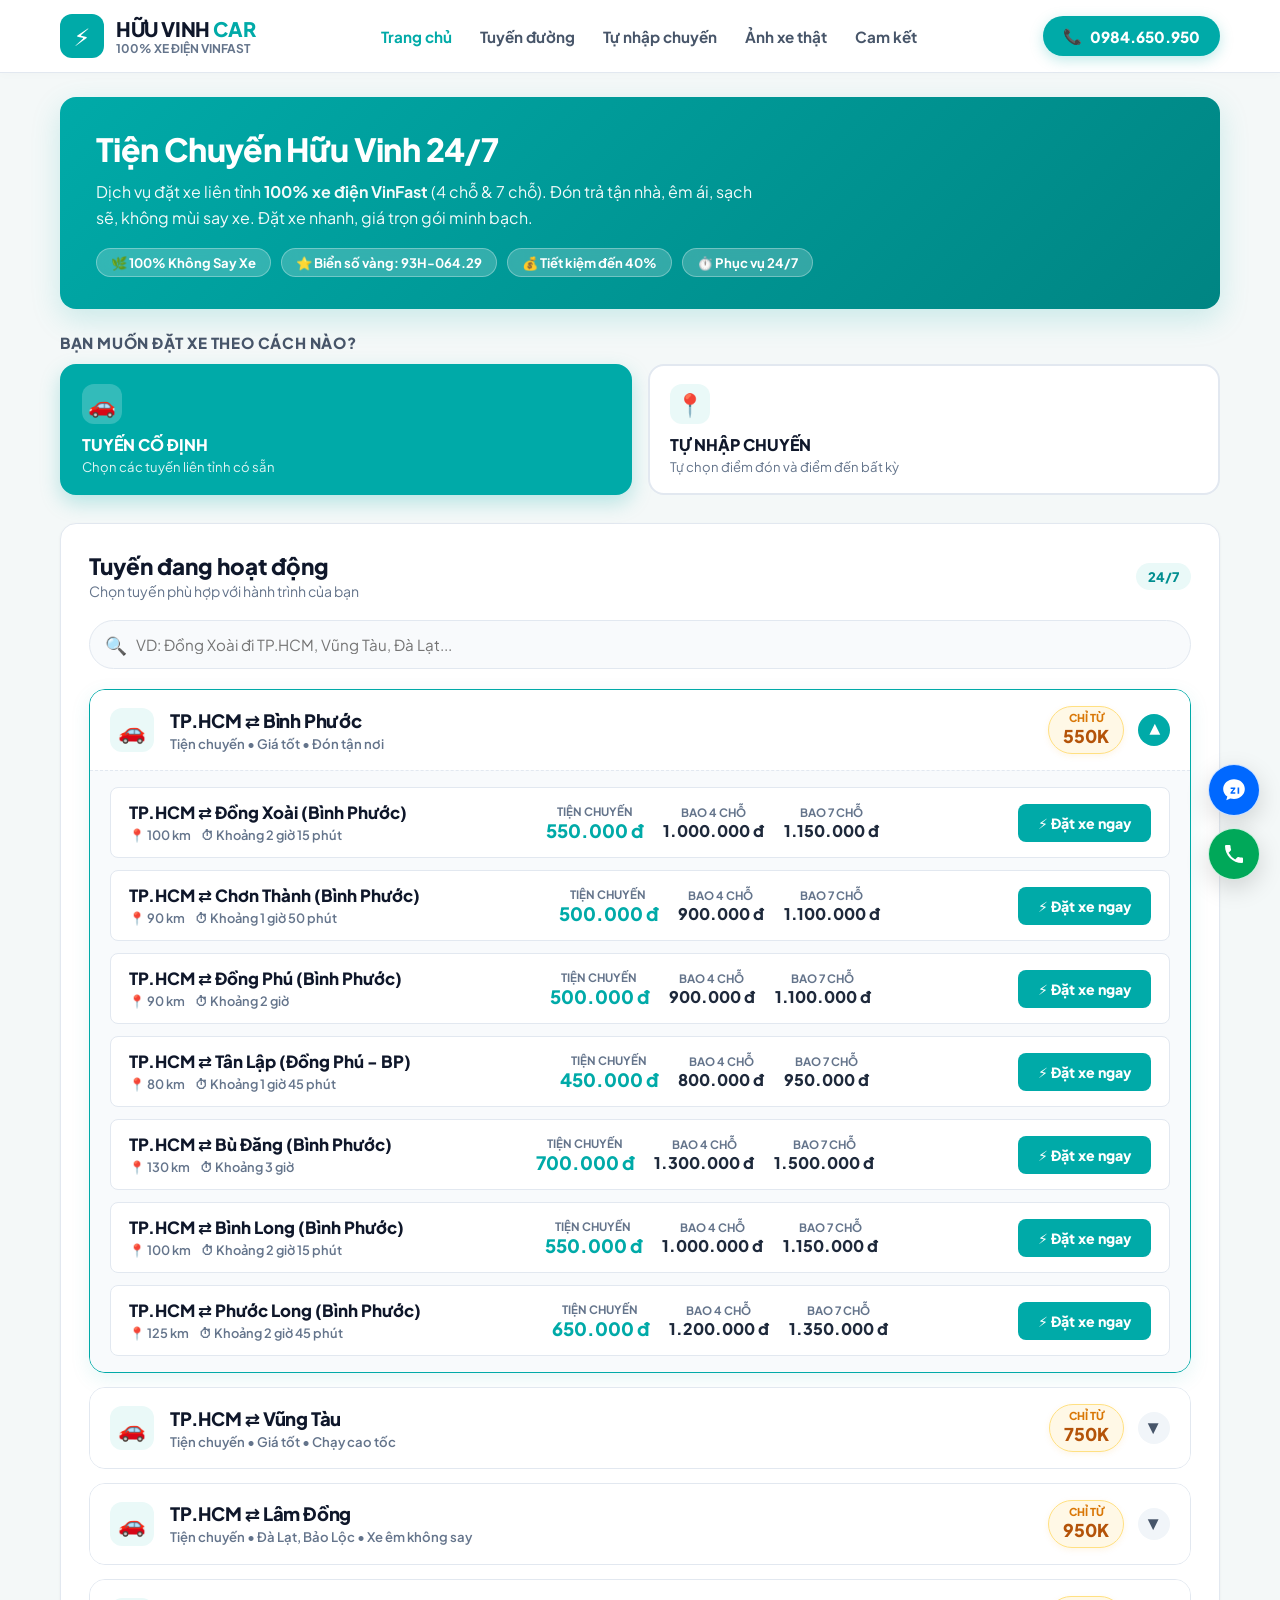
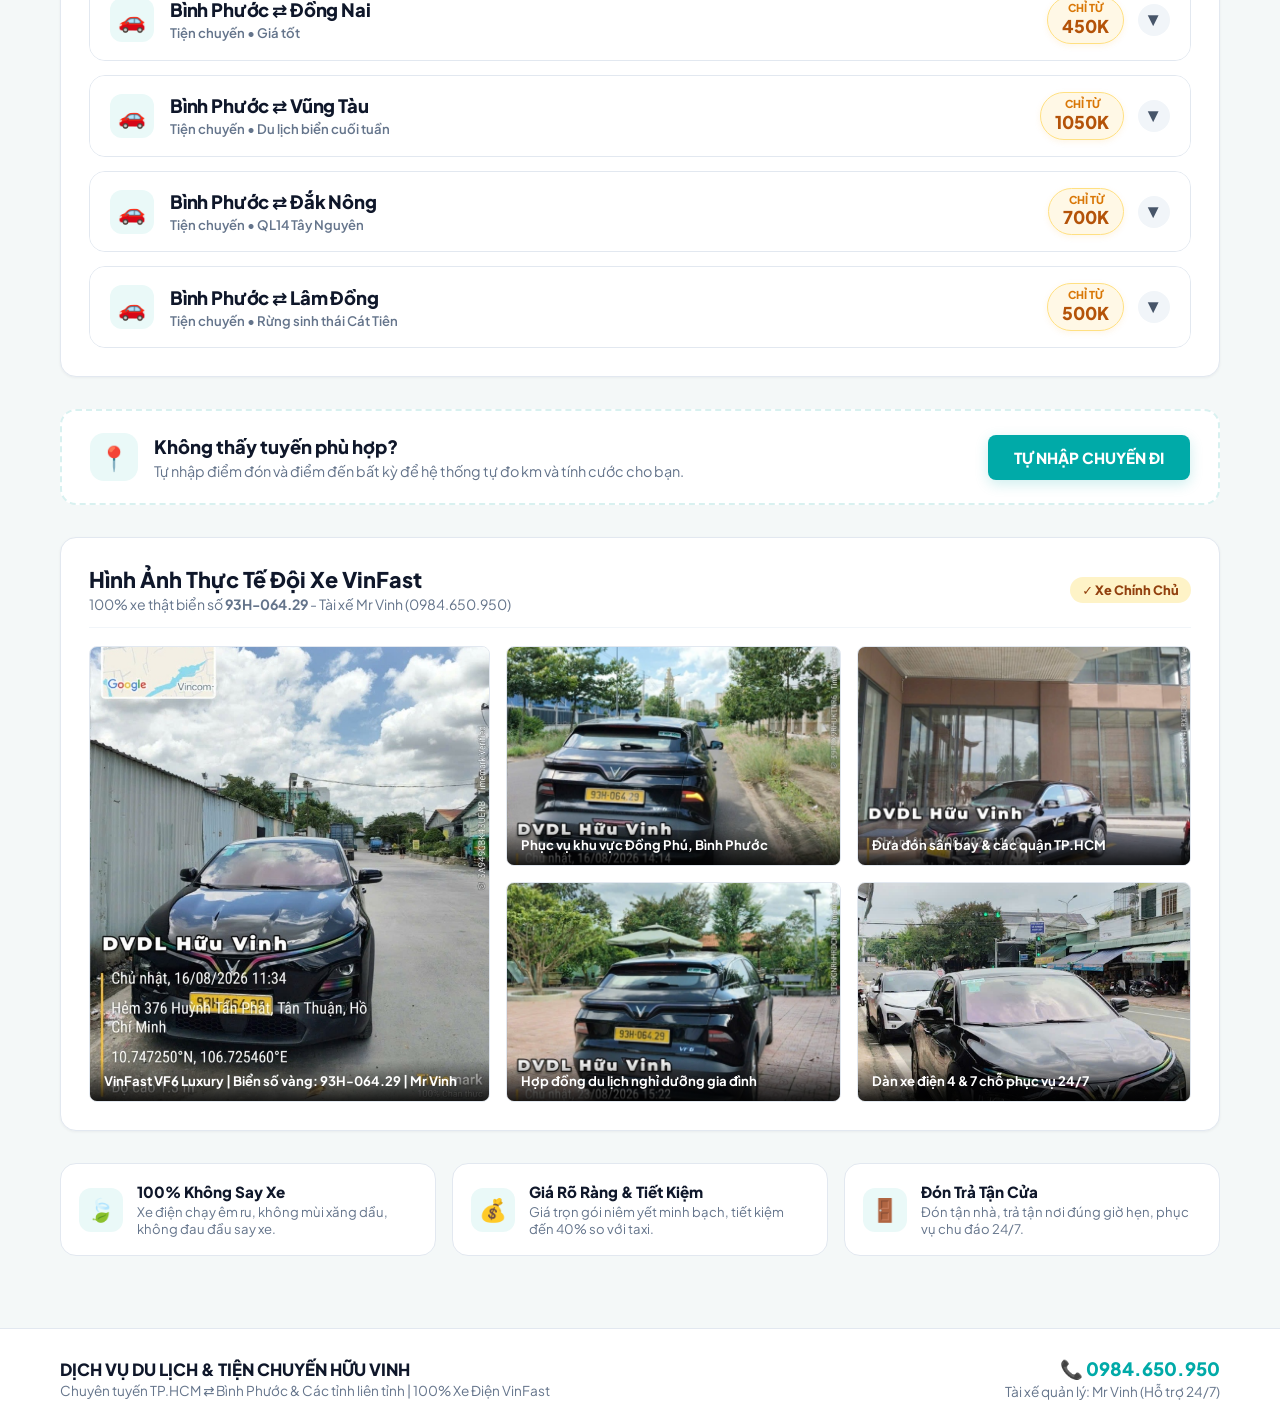
==== index.html @ 729cdfab "Cap nhat Autocomplete tim dia chi ban do giong TienChuyen24h va cong thuc gia 8k/km, 9k/km, khu hoi " ====
<!DOCTYPE html>
<html lang="vi">
<head>
  <meta charset="UTF-8" />
  <meta name="viewport" content="width=device-width, initial-scale=1.0" />
  <title>Tiện Chuyến Hữu Vinh 24/7 | Đặt Xe Điện VinFast TP.HCM - Bình Phước</title>
  
  <!-- SEO Meta Tags -->
  <meta name="description" content="Dịch vụ đặt xe Tiện Chuyến Hữu Vinh 24/7, các tuyến TP.HCM - Bình Phước, Vũng Tàu, Đà Lạt. 100% xe điện VinFast đời mới, sạch sẽ, không mùi say xe. Đặt xe nhanh, tài xế đón tận nhà. Mr Vinh: 0984.650.950." />
  <meta name="keywords" content="xe tien chuyen tphcm binh phuoc, xe tien chuyen dong xoai, dat xe vinfast binh phuoc, xe tien chuyen huu vinh, mr vinh 0984650950" />
  <meta name="author" content="Dịch Vụ Du Lịch Hữu Vinh" />
  <meta name="robots" content="index, follow" />
  <link rel="canonical" href="https://nhaxehuuvinh.vn/" />

  <!-- Open Graph / Facebook -->
  <meta property="og:type" content="website" />
  <meta property="og:url" content="https://nhaxehuuvinh.vn/" />
  <meta property="og:title" content="Tiện Chuyến Hữu Vinh 24/7 | Đặt Xe Điện VinFast TP.HCM - Bình Phước" />
  <meta property="og:description" content="100% xe điện VinFast đời mới, sạch sẽ, không mùi say xe. Đặt xe nhanh, giá trọn gói minh bạch. Hotline/Zalo: 0984.650.950." />
  <meta property="og:image" content="assets/images/vinfast-1-huu-vinh.jpg" />

  <!-- Stylesheet -->
  <link rel="stylesheet" href="assets/css/style.css" />

  <!-- Structured Data JSON-LD (SEO) -->
  <script type="application/ld+json">
  {
    "@context": "https://schema.org",
    "@type": "TaxiService",
    "name": "Dịch Vụ Du Lịch & Tiện Chuyến Hữu Vinh",
    "image": "assets/images/vinfast-1-huu-vinh.jpg",
    "@id": "https://nhaxehuuvinh.vn",
    "url": "https://nhaxehuuvinh.vn",
    "telephone": "0984650950",
    "priceRange": "450000VND - 3150000VND",
    "address": {
      "@type": "PostalAddress",
      "streetAddress": "Đồng Phú / Đồng Xoài, Bình Phước & TP. Hồ Chí Minh",
      "addressLocality": "Đồng Xoài",
      "addressRegion": "Bình Phước",
      "addressCountry": "VN"
    },
    "openingHoursSpecification": {
      "@type": "OpeningHoursSpecification",
      "dayOfWeek": ["Monday", "Tuesday", "Wednesday", "Thursday", "Friday", "Saturday", "Sunday"],
      "opens": "00:00",
      "closes": "23:59"
    },
    "aggregateRating": {
      "@type": "AggregateRating",
      "ratingValue": "4.9",
      "reviewCount": "168"
    }
  }
  </script>
</head>
<body>

  <!-- Header Chuẩn Desktop & Mobile -->
  <header class="site-header">
    <div class="header-container">
      <a href="index.html" class="brand-wrapper">
        <div class="brand-badge-icon">⚡</div>
        <div class="brand-info">
          <h1>HỮU VINH <span>CAR</span></h1>
          <p>100% Xe Điện VinFast</p>
        </div>
      </a>

      <nav class="header-nav">
        <a href="index.html" class="active">Trang chủ</a>
        <a href="#tuyen-duong">Tuyến đường</a>
        <a href="booking-custom.html">Tự nhập chuyến</a>
        <a href="#doi-xe">Ảnh xe thật</a>
        <a href="#cam-ket">Cam kết</a>
      </nav>

      <a href="tel:0984650950" class="header-cta-btn">
        <span>📞</span> 0984.650.950
      </a>
    </div>
  </header>

  <!-- Main Content Wrapper -->
  <main class="main-wrapper">

    <!-- Hero Banner Card (Sáng sủa, Đơn giản, Chuyên nghiệp) -->
    <section class="hero-banner-card">
      <div class="hero-banner-content">
        <h2>Tiện Chuyến Hữu Vinh 24/7</h2>
        <p>
          Dịch vụ đặt xe liên tỉnh <strong>100% xe điện VinFast</strong> (4 chỗ & 7 chỗ). Đón trả tận nhà, êm ái, sạch sẽ, không mùi say xe. Đặt xe nhanh, giá trọn gói minh bạch.
        </p>
        <div class="hero-badges-row">
          <span class="hero-pill-badge">🌿 100% Không Say Xe</span>
          <span class="hero-pill-badge">⭐ Biển số vàng: 93H-064.29</span>
          <span class="hero-pill-badge">💰 Tiết kiệm đến 40%</span>
          <span class="hero-pill-badge">⏱️ Phục vụ 24/7</span>
        </div>
      </div>
    </section>

    <!-- 2 Nút Chọn Cách Đặt Xe (Chuẩn TienChuyen24h) -->
    <section class="booking-mode-selector">
      <p class="booking-mode-title">Bạn muốn đặt xe theo cách nào?</p>
      <div class="mode-buttons-grid">
        <button type="button" class="mode-btn active" onclick="document.getElementById('tuyen-duong').scrollIntoView({behavior: 'smooth'})">
          <div class="mode-btn-icon">🚗</div>
          <div class="mode-btn-title">TUYẾN CỐ ĐỊNH</div>
          <div class="mode-btn-desc">Chọn các tuyến liên tỉnh có sẵn</div>
        </button>

        <a href="booking-custom.html" class="mode-btn">
          <div class="mode-btn-icon">📍</div>
          <div class="mode-btn-title" style="color: var(--slate-900);">TỰ NHẬP CHUYẾN</div>
          <div class="mode-btn-desc">Tự chọn điểm đón và điểm đến bất kỳ</div>
        </a>
      </div>
    </section>

    <!-- Tuyến Đang Hoạt Động (Danh Sách Thẻ Phẳng Chuẩn TienChuyen24h) -->
    <section class="routes-section-card" id="tuyen-duong">
      <div class="routes-header">
        <div>
          <h3>Tuyến đang hoạt động</h3>
          <p>Chọn tuyến phù hợp với hành trình của bạn</p>
        </div>
        <span class="badge-247">24/7</span>
      </div>

      <!-- Ô Tìm Kiếm Nhanh (Chuẩn TienChuyen24h) -->
      <div class="routes-search-bar">
        <span class="search-icon">🔍</span>
        <input type="text" id="routeSearchInput" class="search-input-field" placeholder="VD: Đồng Xoài đi TP.HCM, Vũng Tàu, Đà Lạt..." />
      </div>

      <!-- Danh Sách Cụm Tuyến Nằm Ngang (Horizontal Accordion) -->
      <div class="cluster-horizontal-list" id="routesClusterContainer">
        <!-- Render tự động bởi app.js -->
      </div>
    </section>

    <!-- Banner Khối Nhắc "Tự Nhập Chuyến Đi" -->
    <section class="custom-route-prompt">
      <div class="prompt-left">
        <div class="prompt-icon">📍</div>
        <div class="prompt-text">
          <h4>Không thấy tuyến phù hợp?</h4>
          <p>Tự nhập điểm đón và điểm đến bất kỳ để hệ thống tự đo km và tính cước cho bạn.</p>
        </div>
      </div>
      <a href="booking-custom.html" class="btn-prompt-custom">
        TỰ NHẬP CHUYẾN ĐI
      </a>
    </section>

    <!-- Showcase 5 Ảnh Xe Thật VinFast Của Mr Vinh (93H-064.29) -->
    <section class="real-fleet-section" id="doi-xe">
      <div class="fleet-section-header">
        <div>
          <h3>Hình Ảnh Thực Tế Đội Xe VinFast</h3>
          <p style="font-size: 0.88rem; color: var(--slate-500); margin-top: 2px;">
            100% xe thật biển số <strong>93H-064.29</strong> - Tài xế Mr Vinh (0984.650.950)
          </p>
        </div>
        <span class="badge-real-car">✓ Xe Chính Chủ</span>
      </div>

      <div class="fleet-gallery-grid">
        <!-- Ảnh chính lớn: Mặt trước xe VF6 biển số 93H-064.29 -->
        <div class="fleet-img-card large">
          <img src="assets/images/vinfast-1-huu-vinh.jpg" alt="Xe điện VinFast VF6 Hữu Vinh biển số 93H-064.29" loading="lazy" />
          <div class="fleet-img-caption">
            VinFast VF6 Luxury | Biển số vàng: 93H-064.29 | Mr Vinh
          </div>
        </div>

        <!-- Ảnh 2: Đuôi xe tại Đồng Phú -->
        <div class="fleet-img-card">
          <img src="assets/images/vinfast-2-dong-phu.jpg" alt="VinFast VF6 tại Đồng Phú Bình Phước" loading="lazy" />
          <div class="fleet-img-caption">
            Phục vụ khu vực Đồng Phú, Bình Phước
          </div>
        </div>

        <!-- Ảnh 3: Sảnh cao ốc sang trọng -->
        <div class="fleet-img-card">
          <img src="assets/images/vinfast-3-resort.jpg" alt="VinFast đón trả khách sảnh VIP TP.HCM" loading="lazy" />
          <div class="fleet-img-caption">
            Đưa đón sân bay & các quận TP.HCM
          </div>
        </div>

        <!-- Ảnh 4: Resort sinh thái -->
        <div class="fleet-img-card">
          <img src="assets/images/vinfast-4-binh-phuoc.jpg" alt="Xe du lịch Hữu Vinh tại resort" loading="lazy" />
          <div class="fleet-img-caption">
            Hợp đồng du lịch nghỉ dưỡng gia đình
          </div>
        </div>

        <!-- Ảnh 5: Dàn xe của hệ thống -->
        <div class="fleet-img-card">
          <img src="assets/images/vinfast-5-fleet.png" alt="Dàn xe điện VinFast của hệ thống Hữu Vinh" loading="lazy" />
          <div class="fleet-img-caption">
            Dàn xe điện 4 & 7 chỗ phục vụ 24/7
          </div>
        </div>
      </div>
    </section>

    <!-- Cam Kết Dịch Vụ Gọn Gàng -->
    <section class="commitments-row" id="cam-ket">
      <div class="commit-box">
        <div class="commit-icon">🍃</div>
        <div class="commit-text">
          <h5>100% Không Say Xe</h5>
          <p>Xe điện chạy êm ru, không mùi xăng dầu, không đau đầu say xe.</p>
        </div>
      </div>

      <div class="commit-box">
        <div class="commit-icon">💰</div>
        <div class="commit-text">
          <h5>Giá Rõ Ràng & Tiết Kiệm</h5>
          <p>Giá trọn gói niêm yết minh bạch, tiết kiệm đến 40% so với taxi.</p>
        </div>
      </div>

      <div class="commit-box">
        <div class="commit-icon">🚪</div>
        <div class="commit-text">
          <h5>Đón Trả Tận Cửa</h5>
          <p>Đón tận nhà, trả tận nơi đúng giờ hẹn, phục vụ chu đáo 24/7.</p>
        </div>
      </div>
    </section>

  </main>

  <!-- Footer Tinh Gọn -->
  <footer class="clean-footer">
    <div class="footer-content">
      <div class="footer-brand-text">
        <h4>DỊCH VỤ DU LỊCH & TIỆN CHUYẾN HỮU VINH</h4>
        <p>Chuyên tuyến TP.HCM ⇄ Bình Phước & Các tỉnh liên tỉnh | 100% Xe Điện VinFast</p>
      </div>
      <div class="footer-contact-block">
        <div class="footer-hotline">📞 0984.650.950</div>
        <p style="font-size: 0.85rem; color: var(--slate-500); margin-top: 2px;">Tài xế quản lý: Mr Vinh (Hỗ trợ 24/7)</p>
      </div>
    </div>
  </footer>

  <!-- 2 Nút Floating Nổi Zalo & Gọi Điện (Chuẩn TienChuyen24h) -->
  <div class="quick-contact-floating" aria-label="Liên hệ nhanh">
    <a href="https://zalo.me/0984650950" target="_blank" rel="noopener noreferrer" class="btn-float zalo" title="Nhắn Zalo Mr Vinh">
      <svg width="26" height="26" viewBox="0 0 24 24" fill="currentColor">
        <path d="M12 2C6.48 2 2 6.03 2 11c0 2.87 1.5 5.43 3.84 7.07l-.95 3.39 3.63-1.63C9.53 20.08 10.74 20.2 12 20.2c5.52 0 10-4.03 10-9.2S17.52 2 12 2zm1.2 13.5h-4.4v-1.3l2.6-3.2H8.9V9.6h4.3v1.3l-2.6 3.2h2.6v1.4zm3.6 0h-1.5V9.6h1.5v5.9z"/>
      </svg>
    </a>
    <a href="tel:0984650950" class="btn-float call" title="Gọi ngay Mr Vinh (0984.650.950)">
      <svg width="24" height="24" viewBox="0 0 24 24" fill="currentColor">
        <path d="M6.62 10.79a15.46 15.46 0 0 0 6.59 6.59l2.2-2.2a1 1 0 0 1 1.02-.24 11.4 11.4 0 0 0 3.57.57 1 1 0 0 1 1 1V20a1 1 0 0 1-1 1C10.61 21 3 13.39 3 4a1 1 0 0 1 1-1h3.5a1 1 0 0 1 1 1c0 1.25.2 2.45.57 3.57a1 1 0 0 1-.25 1.02l-2.2 2.2Z"/>
      </svg>
    </a>
  </div>

  <!-- Modal Đặt Xe Nhanh Gọn -->
  <div class="modal-backdrop" id="bookingModal">
    <div class="modal-content-card">
      <div class="modal-header-bar">
        <h3 id="modalRouteTitle">Đặt Chuyến Xe</h3>
        <span class="modal-close-icon" id="closeModalBtn">&times;</span>
      </div>
      <div class="modal-inner-body">
        
        <!-- Tóm tắt cước phí -->
        <div style="background: var(--primary-light); border: 1px solid var(--primary-border); border-radius: var(--radius-sm); padding: 12px; margin-bottom: 16px;">
          <div style="font-size: 0.82rem; color: var(--primary-dark); font-weight: 700;" id="modalDistance">
            Khoảng cách ước tính
          </div>
          <div style="display: flex; justify-content: space-between; font-size: 0.9rem; margin-top: 4px;">
            <span>Vé Tiện chuyến:</span>
            <strong style="color: var(--primary); font-size: 1.05rem;" id="modalPriceTienChuyen">0 đ</strong>
          </div>
          <div style="display: flex; justify-content: space-between; font-size: 0.85rem; color: var(--slate-600); margin-top: 2px;">
            <span>Bao xe 4 chỗ: <strong id="modalPrice4Seats" style="color: var(--slate-800);">0 đ</strong></span>
            <span>Bao xe 7 chỗ: <strong id="modalPrice7Seats" style="color: var(--slate-800);">0 đ</strong></span>
          </div>
        </div>

        <form id="modalBookingForm">
          <input type="hidden" name="routeName" id="modalInputRoute" value="" />

          <div class="form-field">
            <label class="form-field-label">Chiều di chuyển:</label>
            <div class="toggle-pills">
              <div class="toggle-pill">
                <input type="radio" name="tripType" id="modalTripOne" value="oneway" checked />
                <label for="modalTripOne">1 Chiều</label>
              </div>
              <div class="toggle-pill">
                <input type="radio" name="tripType" id="modalTripRound" value="roundtrip" />
                <label for="modalTripRound">Khứ Hồi (-40%)</label>
              </div>
            </div>
          </div>

          <div class="form-field">
            <label class="form-field-label">Loại xe:</label>
            <div class="toggle-pills">
              <div class="toggle-pill">
                <input type="radio" name="carType" id="modalCar4" value="4seats" checked />
                <label for="modalCar4">🚗 Xe 4 chỗ</label>
              </div>
              <div class="toggle-pill">
                <input type="radio" name="carType" id="modalCar7" value="7seats" />
                <label for="modalCar7">🚙 Xe 7 chỗ</label>
              </div>
            </div>
          </div>

          <div class="form-field">
            <label class="form-field-label">Hình thức:</label>
            <div class="toggle-pills">
              <div class="toggle-pill">
                <input type="radio" name="serviceType" id="modalServTien" value="tienchuyen" checked />
                <label for="modalServTien">Vé Tiện Chuyến</label>
              </div>
              <div class="toggle-pill">
                <input type="radio" name="serviceType" id="modalServBao" value="baoxe" />
                <label for="modalServBao">Bao Xe Riêng</label>
              </div>
            </div>
          </div>

          <div class="form-field">
            <label class="form-field-label">Địa chỉ đón cụ thể:</label>
            <input type="text" name="pickupAddress" id="modalPickupInput" class="form-input" placeholder="Số nhà, tên đường, phường/xã..." required />
            <button type="button" class="btn-gps-current" data-target-input="modalPickupInput" style="margin-top: 4px; font-size: 0.8rem; color: var(--primary); font-weight: 700;">
              ◎ Lấy vị trí GPS hiện tại của bạn
            </button>
          </div>

          <div class="form-grid-2">
            <div class="form-field">
              <label class="form-field-label">Ngày đón:</label>
              <input type="date" name="travelDate" id="modalTravelDate" class="form-input" required />
            </div>
            <div class="form-field">
              <label class="form-field-label">Giờ đón:</label>
              <input type="time" name="travelTime" value="08:00" class="form-input" required />
            </div>
          </div>

          <div class="form-grid-2">
            <div class="form-field">
              <label class="form-field-label">Họ và tên:</label>
              <input type="text" name="customerName" class="form-input" placeholder="Anh / Chị..." required />
            </div>
            <div class="form-field">
              <label class="form-field-label">Số điện thoại đón:</label>
              <input type="tel" name="customerPhone" class="form-input" placeholder="09xx.xxx.xxx" required />
            </div>
          </div>

          <button type="submit" class="btn-modal-submit">
            💬 XÁC NHẬN & GỬI QUA ZALO
          </button>
        </form>
      </div>
    </div>
  </div>

  <!-- Scripts -->
  <script src="assets/js/routes-data.js"></script>
  <script src="assets/js/fare-calculator.js"></script>
  <script src="assets/js/app.js"></script>
</body>
</html>
---- assets/css/style.css ----
/* ==========================================================================
   DỊCH VỤ DU LỊCH & TIỆN CHUYẾN HỮU VINH - DESIGN SYSTEM
   Phong cách: Đơn giản, Tinh gọn, Sáng sủa, Chuẩn TienChuyen24h
   Giao diện Danh Sách Tuyến Nằm Ngang (Horizontal Accordion)
   Hotline/Zalo: 0984.650.950 - Mr Vinh
   ========================================================================== */

@import url('https://fonts.googleapis.com/css2?family=Plus+Jakarta+Sans:wght@400;500;600;700;800;900&display=swap');

:root {
  /* Tông màu chủ đạo xe điện VinFast tương tự TienChuyen24h */
  --primary: #00AAA8;
  --primary-dark: #008E90;
  --primary-light: #EAF9F8;
  --primary-border: #D8F1F0;

  /* Neutrals & Backgrounds sáng sủa đồng nhất */
  --bg-page: #F4F8F8;
  --bg-card: #FFFFFF;
  --slate-50: #F8FAFC;
  --slate-100: #F1F5F9;
  --slate-200: #E2E8F0;
  --slate-300: #CBD5E1;
  --slate-400: #94A3B8;
  --slate-500: #64748B;
  --slate-600: #475569;
  --slate-700: #334155;
  --slate-800: #1E293B;
  --slate-900: #0F172A;
  --white: #FFFFFF;

  /* Status & Brand Icons */
  --success: #10B981;
  --success-light: #ECFDF5;
  --danger: #EF4444;
  --warning: #F59E0B;
  --zalo-blue: #0068FF;
  --call-green: #00A859;

  /* Shadows nhẹ nhàng, tinh tế */
  --shadow-sm: 0 1px 3px rgba(15, 23, 42, 0.05);
  --shadow-md: 0 4px 14px rgba(15, 23, 42, 0.06);
  --shadow-lg: 0 10px 30px rgba(0, 170, 168, 0.12);

  /* Radius */
  --radius-sm: 8px;
  --radius-md: 16px;
  --radius-lg: 24px;
  --radius-full: 9999px;

  --transition: all 0.22s ease-in-out;
}

* {
  margin: 0;
  padding: 0;
  box-sizing: border-box;
}

html {
  font-family: 'Plus Jakarta Sans', system-ui, -apple-system, sans-serif;
  scroll-behavior: smooth;
  color: var(--slate-800);
  background-color: var(--bg-page);
  -webkit-font-smoothing: antialiased;
}

body {
  min-height: 100vh;
  display: flex;
  flex-direction: column;
  background-color: var(--bg-page);
}

a {
  color: inherit;
  text-decoration: none;
}

button {
  font-family: inherit;
  cursor: pointer;
  border: none;
  background: none;
}

/* ==========================================================================
   HEADER (DESKTOP CHUYÊN NGHIỆP & MOBILE TIỆN DỤNG)
   ========================================================================== */
.site-header {
  position: sticky;
  top: 0;
  z-index: 1000;
  background: var(--white);
  border-bottom: 1px solid var(--slate-200);
  box-shadow: 0 2px 10px rgba(0, 0, 0, 0.02);
}

.header-container {
  max-width: 1200px;
  margin: 0 auto;
  padding: 0 20px;
  height: 72px;
  display: flex;
  align-items: center;
  justify-content: space-between;
}

.brand-wrapper {
  display: flex;
  align-items: center;
  gap: 12px;
}

.brand-badge-icon {
  width: 44px;
  height: 44px;
  background: var(--primary);
  border-radius: 12px;
  display: flex;
  align-items: center;
  justify-content: center;
  color: var(--white);
  font-size: 1.5rem;
}

.brand-info h1 {
  font-size: 1.25rem;
  font-weight: 900;
  color: var(--slate-900);
  letter-spacing: -0.02em;
  line-height: 1.2;
}

.brand-info h1 span {
  color: var(--primary);
}

.brand-info p {
  font-size: 0.75rem;
  font-weight: 700;
  color: var(--slate-500);
  text-transform: uppercase;
}

.header-nav {
  display: flex;
  align-items: center;
  gap: 28px;
}

.header-nav a {
  font-size: 0.95rem;
  font-weight: 700;
  color: var(--slate-600);
  transition: var(--transition);
  padding: 8px 0;
}

.header-nav a:hover,
.header-nav a.active {
  color: var(--primary);
}

.header-cta-btn {
  display: inline-flex;
  align-items: center;
  gap: 8px;
  background: var(--primary);
  color: var(--white);
  padding: 10px 20px;
  border-radius: var(--radius-full);
  font-weight: 800;
  font-size: 0.95rem;
  box-shadow: 0 4px 14px rgba(0, 170, 168, 0.25);
  transition: var(--transition);
}

.header-cta-btn:hover {
  background: var(--primary-dark);
  transform: translateY(-1px);
}

/* ==========================================================================
   MAIN WRAPPER & HERO BANNER
   ========================================================================== */
.main-wrapper {
  max-width: 1200px;
  margin: 24px auto 40px;
  padding: 0 20px;
  width: 100%;
}

.hero-banner-card {
  background: linear-gradient(135deg, #00AAA8 0%, #008583 100%);
  border-radius: var(--radius-md);
  padding: 32px 36px;
  color: var(--white);
  box-shadow: 0 10px 30px rgba(0, 170, 168, 0.18);
  margin-bottom: 24px;
}

.hero-banner-content h2 {
  font-size: 2rem;
  font-weight: 900;
  line-height: 1.25;
  margin-bottom: 10px;
  letter-spacing: -0.02em;
}

.hero-banner-content p {
  font-size: 1rem;
  opacity: 0.95;
  line-height: 1.6;
  max-width: 680px;
  margin-bottom: 18px;
}

.hero-badges-row {
  display: flex;
  flex-wrap: wrap;
  gap: 10px;
}

.hero-pill-badge {
  background: rgba(255, 255, 255, 0.2);
  backdrop-filter: blur(10px);
  border: 1px solid rgba(255, 255, 255, 0.3);
  padding: 5px 14px;
  border-radius: var(--radius-full);
  font-size: 0.82rem;
  font-weight: 700;
  display: inline-flex;
  align-items: center;
  gap: 6px;
}

/* ==========================================================================
   2 NÚT CHỌN CÁCH ĐẶT XE
   ========================================================================== */
.booking-mode-selector {
  margin-bottom: 28px;
}

.booking-mode-title {
  font-size: 0.95rem;
  font-weight: 800;
  color: var(--slate-600);
  margin-bottom: 12px;
  text-transform: uppercase;
  letter-spacing: 0.04em;
}

.mode-buttons-grid {
  display: grid;
  grid-template-columns: 1fr 1fr;
  gap: 16px;
}

.mode-btn {
  background: var(--white);
  border: 2px solid var(--slate-200);
  border-radius: var(--radius-md);
  padding: 18px 20px;
  text-align: left;
  transition: var(--transition);
  display: block;
}

.mode-btn:hover {
  border-color: var(--primary);
  box-shadow: var(--shadow-md);
}

.mode-btn.active {
  background: var(--primary);
  border-color: var(--primary);
  color: var(--white);
  box-shadow: 0 8px 20px rgba(0, 170, 168, 0.25);
}

.mode-btn-icon {
  width: 40px;
  height: 40px;
  border-radius: 12px;
  display: flex;
  align-items: center;
  justify-content: center;
  font-size: 1.4rem;
  margin-bottom: 10px;
}

.mode-btn.active .mode-btn-icon {
  background: rgba(255, 255, 255, 0.2);
}

.mode-btn:not(.active) .mode-btn-icon {
  background: var(--primary-light);
}

.mode-btn-title {
  font-size: 1rem;
  font-weight: 900;
  margin-bottom: 3px;
}

.mode-btn-desc {
  font-size: 0.82rem;
}

.mode-btn.active .mode-btn-desc {
  color: rgba(255, 255, 255, 0.88);
}

.mode-btn:not(.active) .mode-btn-desc {
  color: var(--slate-500);
}

/* ==========================================================================
   DANH SÁCH TUYẾN NẰM NGANG (HORIZONTAL ACCORDION - CHUẨN TIENCHUYEN24H)
   ========================================================================== */
.routes-section-card {
  background: var(--white);
  border-radius: var(--radius-md);
  border: 1px solid var(--slate-200);
  box-shadow: var(--shadow-sm);
  padding: 28px;
  margin-bottom: 32px;
}

.routes-header {
  display: flex;
  align-items: center;
  justify-content: space-between;
  margin-bottom: 20px;
}

.routes-header h3 {
  font-size: 1.4rem;
  font-weight: 900;
  color: var(--slate-900);
}

.routes-header p {
  font-size: 0.88rem;
  color: var(--slate-500);
  margin-top: 2px;
}

.badge-247 {
  background: var(--primary-light);
  color: var(--primary-dark);
  font-size: 0.82rem;
  font-weight: 900;
  padding: 5px 12px;
  border-radius: var(--radius-full);
}

/* Ô Tìm Kiếm Tuyến Nhanh (VD: Đồng Xoài đi TP.HCM...) */
.routes-search-bar {
  position: relative;
  margin-bottom: 20px;
}

.search-icon {
  position: absolute;
  left: 16px;
  top: 50%;
  transform: translateY(-50%);
  font-size: 1.1rem;
  color: var(--slate-400);
  pointer-events: none;
}

.search-input-field {
  width: 100%;
  padding: 14px 16px 14px 46px;
  border: 1.5px solid var(--slate-200);
  border-radius: var(--radius-full);
  font-size: 0.95rem;
  font-family: inherit;
  color: var(--slate-800);
  background: var(--slate-50);
  transition: var(--transition);
}

.search-input-field:focus {
  outline: none;
  border-color: var(--primary);
  background: var(--white);
  box-shadow: 0 0 0 3px rgba(0, 170, 168, 0.12);
}

/* Khối Cụm Tuyến Nằm Ngang */
.cluster-horizontal-list {
  display: flex;
  flex-direction: column;
  gap: 14px;
}

.cluster-item {
  border: 1.5px solid var(--slate-200);
  border-radius: var(--radius-md);
  background: var(--white);
  overflow: hidden;
  transition: var(--transition);
}

.cluster-item:hover {
  border-color: var(--primary);
  box-shadow: var(--shadow-md);
}

.cluster-item.open {
  border-color: var(--primary);
  box-shadow: 0 6px 20px rgba(0, 170, 168, 0.1);
}

/* Thanh Header Nằm Ngang của Mỗi Cụm Tuyến (Đúng Y Hệt TienChuyen24h) */
.cluster-summary-bar {
  padding: 16px 20px;
  display: flex;
  align-items: center;
  justify-content: space-between;
  cursor: pointer;
  user-select: none;
  background: var(--white);
  transition: var(--transition);
}

.cluster-summary-bar:hover {
  background: #FAFDFD;
}

.cluster-left-box {
  display: flex;
  align-items: center;
  gap: 16px;
}

.cluster-car-icon {
  width: 44px;
  height: 44px;
  background: var(--primary-light);
  border-radius: 12px;
  display: flex;
  align-items: center;
  justify-content: center;
  font-size: 1.4rem;
  flex-shrink: 0;
}

.cluster-title-box h4 {
  font-size: 1.15rem;
  font-weight: 900;
  color: var(--slate-900);
  letter-spacing: -0.01em;
}

.cluster-title-box p {
  font-size: 0.82rem;
  color: var(--slate-500);
  margin-top: 3px;
  font-weight: 600;
}

.cluster-right-box {
  display: flex;
  align-items: center;
  gap: 14px;
}

/* Badge Màu Vàng Nổi Bật: "CHỈ TỪ 550K" Chuẩn TienChuyen24h */
.price-chip-yellow {
  background: #FFF8E6;
  border: 1px solid #FFE082;
  padding: 6px 14px;
  border-radius: var(--radius-full);
  text-align: center;
  box-shadow: 0 2px 6px rgba(245, 158, 11, 0.1);
}

.chip-label {
  display: block;
  font-size: 0.68rem;
  font-weight: 800;
  color: #D97706;
  line-height: 1;
  text-transform: uppercase;
  margin-bottom: 2px;
}

.chip-price {
  font-size: 1.1rem;
  font-weight: 900;
  color: #B45309;
  line-height: 1;
}

/* Nút Chevron Mũi Tên Đóng/Mở */
.cluster-chevron {
  width: 32px;
  height: 32px;
  border-radius: 50%;
  background: var(--slate-100);
  display: flex;
  align-items: center;
  justify-content: center;
  font-size: 0.9rem;
  color: var(--slate-600);
  transition: transform 0.25s ease;
}

.cluster-item.open .cluster-chevron {
  transform: rotate(180deg);
  background: var(--primary);
  color: var(--white);
}

/* Vùng Chi Tiết Các Chặng Con Khi Mở Rộng */
.cluster-drawer-content {
  display: none;
  background: #F8FAFC;
  border-top: 1px dashed var(--slate-200);
  padding: 16px 20px;
}

.cluster-item.open .cluster-drawer-content {
  display: flex;
  flex-direction: column;
  gap: 12px;
}

/* Dòng từng tuyến con nằm ngang */
.subroute-horizontal-card {
  background: var(--white);
  border: 1px solid var(--slate-200);
  border-radius: var(--radius-sm);
  padding: 14px 18px;
  display: flex;
  align-items: center;
  justify-content: space-between;
  flex-wrap: wrap;
  gap: 14px;
  transition: var(--transition);
}

.subroute-horizontal-card:hover {
  border-color: var(--primary);
  box-shadow: 0 4px 12px rgba(0, 0, 0, 0.04);
}

.subroute-dest-info h5 {
  font-size: 1.05rem;
  font-weight: 900;
  color: var(--slate-900);
  margin-bottom: 4px;
}

.subroute-meta-text {
  font-size: 0.8rem;
  color: var(--slate-500);
  font-weight: 600;
  display: flex;
  gap: 10px;
}

/* Bảng 3 mức giá nằm ngang */
.subroute-prices-row {
  display: flex;
  align-items: center;
  gap: 20px;
}

.subroute-price-box {
  text-align: center;
}

.subroute-price-box .price-title {
  font-size: 0.72rem;
  color: var(--slate-500);
  font-weight: 700;
  display: block;
  text-transform: uppercase;
}

.subroute-price-box .price-number {
  font-size: 1rem;
  font-weight: 800;
  color: var(--slate-800);
}

.subroute-price-box.highlight-tc .price-number {
  color: var(--primary);
  font-size: 1.15rem;
  font-weight: 900;
}

.btn-book-subroute {
  padding: 10px 20px;
  background: var(--primary);
  color: var(--white);
  border-radius: var(--radius-sm);
  font-weight: 800;
  font-size: 0.88rem;
  white-space: nowrap;
  transition: var(--transition);
}

.btn-book-subroute:hover {
  background: var(--primary-dark);
  transform: translateY(-1px);
}

/* ==========================================================================
   BANNER NHẮC "TỰ NHẬP CHUYẾN ĐI"
   ========================================================================== */
.custom-route-prompt {
  background: var(--white);
  border: 2px dashed var(--primary-border);
  border-radius: var(--radius-md);
  padding: 22px 28px;
  display: flex;
  align-items: center;
  justify-content: space-between;
  gap: 20px;
  margin-bottom: 32px;
}

.prompt-left {
  display: flex;
  align-items: center;
  gap: 16px;
}

.prompt-icon {
  width: 48px;
  height: 48px;
  background: var(--primary-light);
  color: var(--primary);
  border-radius: 14px;
  display: flex;
  align-items: center;
  justify-content: center;
  font-size: 1.5rem;
  flex-shrink: 0;
}

.prompt-text h4 {
  font-size: 1.15rem;
  font-weight: 900;
  color: var(--slate-900);
  margin-bottom: 4px;
}

.prompt-text p {
  font-size: 0.9rem;
  color: var(--slate-500);
}

.btn-prompt-custom {
  background: var(--primary);
  color: var(--white);
  font-weight: 800;
  font-size: 0.95rem;
  padding: 13px 26px;
  border-radius: var(--radius-sm);
  white-space: nowrap;
  transition: var(--transition);
  box-shadow: 0 4px 14px rgba(0, 170, 168, 0.2);
}

.btn-prompt-custom:hover {
  background: var(--primary-dark);
  transform: translateY(-1px);
}

/* ==========================================================================
   SHOWCASE 5 ẢNH XE VINFAST THẬT (MR VINH 93H-064.29)
   ========================================================================== */
.real-fleet-section {
  background: var(--white);
  border-radius: var(--radius-md);
  border: 1px solid var(--slate-200);
  padding: 28px;
  margin-bottom: 32px;
  box-shadow: var(--shadow-sm);
}

.fleet-section-header {
  margin-bottom: 18px;
  border-bottom: 1px solid var(--slate-100);
  padding-bottom: 14px;
  display: flex;
  justify-content: space-between;
  align-items: center;
}

.fleet-section-header h3 {
  font-size: 1.35rem;
  font-weight: 900;
  color: var(--slate-900);
}

.badge-real-car {
  background: #FEF3C7;
  color: #92400E;
  font-weight: 800;
  font-size: 0.8rem;
  padding: 5px 12px;
  border-radius: var(--radius-full);
}

.fleet-gallery-grid {
  display: grid;
  grid-template-columns: 1.2fr 1fr 1fr;
  gap: 16px;
}

.fleet-img-card {
  position: relative;
  border-radius: var(--radius-sm);
  overflow: hidden;
  border: 1px solid var(--slate-200);
  height: 220px;
  background: #E2E8F0;
}

.fleet-img-card.large {
  grid-row: span 2;
  height: 456px;
}

.fleet-img-card img {
  width: 100%;
  height: 100%;
  object-fit: cover;
  transition: transform 0.4s ease;
}

.fleet-img-card:hover img {
  transform: scale(1.04);
}

.fleet-img-caption {
  position: absolute;
  bottom: 0;
  left: 0;
  width: 100%;
  background: linear-gradient(180deg, rgba(0,0,0,0) 0%, rgba(0,0,0,0.85) 100%);
  color: var(--white);
  padding: 12px 14px;
  font-size: 0.82rem;
  font-weight: 700;
}

/* ==========================================================================
   CAM KẾT DỊCH VỤ & FOOTER
   ========================================================================== */
.commitments-row {
  display: grid;
  grid-template-columns: repeat(3, 1fr);
  gap: 16px;
  margin-bottom: 32px;
}

.commit-box {
  background: var(--white);
  border: 1px solid var(--slate-200);
  border-radius: var(--radius-md);
  padding: 18px;
  display: flex;
  align-items: center;
  gap: 14px;
}

.commit-icon {
  width: 44px;
  height: 44px;
  border-radius: 12px;
  background: var(--primary-light);
  color: var(--primary);
  display: flex;
  align-items: center;
  justify-content: center;
  font-size: 1.4rem;
  flex-shrink: 0;
}

.commit-text h5 {
  font-size: 0.95rem;
  font-weight: 800;
  color: var(--slate-900);
  margin-bottom: 2px;
}

.commit-text p {
  font-size: 0.82rem;
  color: var(--slate-500);
}

/* Footer */
.clean-footer {
  background: var(--white);
  border-top: 1px solid var(--slate-200);
  padding: 28px 0;
  margin-top: auto;
}

.footer-content {
  max-width: 1200px;
  margin: 0 auto;
  padding: 0 20px;
  display: flex;
  justify-content: space-between;
  align-items: center;
  flex-wrap: wrap;
  gap: 16px;
}

.footer-brand-text h4 {
  font-size: 1.05rem;
  font-weight: 900;
  color: var(--slate-900);
}

.footer-brand-text p {
  font-size: 0.85rem;
  color: var(--slate-500);
  margin-top: 2px;
}

.footer-contact-block {
  text-align: right;
}

.footer-hotline {
  font-size: 1.15rem;
  font-weight: 900;
  color: var(--primary);
}

/* ==========================================================================
   FLOATING BUTTONS (ZALO & GỌI ĐIỆN)
   ========================================================================== */
.quick-contact-floating {
  position: fixed;
  bottom: 20px;
  right: 20px;
  z-index: 9999;
  display: flex;
  flex-direction: column;
  align-items: center;
  gap: 12px;
}

.btn-float {
  width: 52px;
  height: 52px;
  border-radius: 50%;
  display: flex;
  align-items: center;
  justify-content: center;
  color: var(--white);
  box-shadow: 0 8px 24px rgba(0, 0, 0, 0.15);
  transition: var(--transition);
  border: 1.5px solid rgba(255, 255, 255, 0.8);
}

.btn-float:hover {
  transform: translateY(-2px) scale(1.05);
}

.btn-float.zalo {
  background: var(--zalo-blue);
}

.btn-float.call {
  background: var(--call-green);
  animation: pulse-ring 2s infinite;
}

@keyframes pulse-ring {
  0% { box-shadow: 0 0 0 0 rgba(0, 168, 89, 0.6); }
  70% { box-shadow: 0 0 0 12px rgba(0, 168, 89, 0); }
  100% { box-shadow: 0 0 0 0 rgba(0, 168, 89, 0); }
}

/* ==========================================================================
   MODAL BOOKING
   ========================================================================== */
.modal-backdrop {
  position: fixed;
  top: 0;
  left: 0;
  width: 100%;
  height: 100%;
  background: rgba(15, 23, 42, 0.65);
  backdrop-filter: blur(4px);
  z-index: 10001;
  display: flex;
  align-items: center;
  justify-content: center;
  padding: 16px;
  opacity: 0;
  visibility: hidden;
  transition: var(--transition);
}

.modal-backdrop.active {
  opacity: 1;
  visibility: visible;
}

.modal-content-card {
  background: var(--white);
  width: 100%;
  max-width: 500px;
  border-radius: var(--radius-md);
  overflow: hidden;
  box-shadow: 0 20px 40px rgba(0, 0, 0, 0.15);
  max-height: 90vh;
  overflow-y: auto;
}

.modal-header-bar {
  background: var(--primary);
  color: var(--white);
  padding: 18px 22px;
  display: flex;
  justify-content: space-between;
  align-items: center;
}

.modal-header-bar h3 {
  font-size: 1.15rem;
  font-weight: 800;
}

.modal-close-icon {
  color: var(--white);
  font-size: 1.5rem;
  line-height: 1;
  cursor: pointer;
}

.modal-inner-body {
  padding: 22px;
}

.form-field {
  margin-bottom: 14px;
}

.form-field-label {
  display: block;
  font-size: 0.85rem;
  font-weight: 700;
  color: var(--slate-700);
  margin-bottom: 5px;
}

.form-input {
  width: 100%;
  padding: 11px 14px;
  border: 1.5px solid var(--slate-200);
  border-radius: var(--radius-sm);
  font-size: 0.92rem;
  font-family: inherit;
  color: var(--slate-900);
  background: var(--slate-50);
  transition: var(--transition);
}

.form-input:focus {
  border-color: var(--primary);
  background: var(--white);
  outline: none;
  box-shadow: 0 0 0 3px rgba(0, 170, 168, 0.15);
}

.form-grid-2 {
  display: grid;
  grid-template-columns: 1fr 1fr;
  gap: 10px;
}

.toggle-pills {
  display: grid;
  grid-template-columns: 1fr 1fr;
  gap: 8px;
}

.toggle-pill input {
  display: none;
}

.toggle-pill label {
  display: block;
  padding: 9px;
  background: var(--slate-100);
  border: 1.5px solid transparent;
  border-radius: var(--radius-sm);
  text-align: center;
  font-size: 0.85rem;
  font-weight: 700;
  color: var(--slate-600);
  cursor: pointer;
  transition: var(--transition);
}

.toggle-pill input:checked + label {
  background: var(--primary-light);
  border-color: var(--primary);
  color: var(--primary-dark);
}

.btn-modal-submit {
  width: 100%;
  padding: 14px;
  background: var(--primary);
  color: var(--white);
  border-radius: var(--radius-sm);
  font-weight: 800;
  font-size: 1rem;
  margin-top: 10px;
  transition: var(--transition);
}

.btn-modal-submit:hover {
  background: var(--primary-dark);
}

/* ==========================================================================
   AUTOCOMPLETE DROPDOWN CHUẨN GOOGLE MAPS (ẢNH MẪU TIENCHUYEN24H)
   ========================================================================== */
.autocomplete-container {
  position: relative;
  width: 100%;
}

.autocomplete-dropdown {
  position: absolute;
  top: calc(100% + 6px);
  left: 0;
  right: 0;
  z-index: 1000;
  background: var(--white);
  border: 1.5px solid var(--primary-border);
  border-radius: var(--radius-md);
  box-shadow: 0 14px 40px rgba(0, 0, 0, 0.12);
  max-height: 280px;
  overflow-y: auto;
  display: none;
}

.autocomplete-item {
  display: flex;
  align-items: center;
  gap: 14px;
  padding: 12px 16px;
  cursor: pointer;
  border-bottom: 1px solid var(--slate-100);
  transition: background 0.15s ease;
}

.autocomplete-item:last-child {
  border-bottom: none;
}

.autocomplete-item:hover {
  background: #F0FDF4;
}

.autocomplete-pin-icon {
  width: 34px;
  height: 34px;
  border-radius: 50%;
  background: #FEE2E2;
  color: #EF4444;
  display: flex;
  align-items: center;
  justify-content: center;
  font-size: 1.1rem;
  flex-shrink: 0;
}

.autocomplete-text-box {
  flex: 1;
}

.autocomplete-title {
  font-size: 0.92rem;
  font-weight: 700;
  color: var(--slate-900);
  line-height: 1.35;
}

.autocomplete-subtitle {
  font-size: 0.75rem;
  color: var(--slate-400);
  margin-top: 2px;
}

/* ==========================================================================
   MOBILE RESPONSIVE (TRÀN VIỀN 100%, KHÔNG LỆCH)
   ========================================================================== */
@media (max-width: 900px) {
  .subroute-horizontal-card {
    flex-direction: column;
    align-items: stretch;
  }

  .subroute-prices-row {
    justify-content: space-between;
    gap: 8px;
  }

  .fleet-gallery-grid {
    grid-template-columns: 1fr 1fr;
  }

  .fleet-img-card.large {
    grid-row: auto;
    height: 220px;
  }

  .commitments-row {
    grid-template-columns: 1fr;
  }
}

@media (max-width: 640px) {
  body {
    background-color: var(--white);
  }

  .header-container {
    height: 60px;
    padding: 0 16px;
  }

  .header-nav {
    display: none;
  }

  .brand-info h1 {
    font-size: 1.1rem;
  }

  .brand-badge-icon {
    width: 36px;
    height: 36px;
    font-size: 1.2rem;
  }

  .main-wrapper {
    margin: 0;
    padding: 0;
  }

  .hero-banner-card {
    border-radius: 0;
    padding: 24px 16px;
    margin-bottom: 20px;
  }

  .hero-banner-content h2 {
    font-size: 1.6rem;
  }

  .booking-mode-selector {
    padding: 0 16px;
    margin-bottom: 20px;
  }

  .mode-buttons-grid {
    gap: 10px;
  }

  .mode-btn {
    padding: 14px;
  }

  .routes-section-card {
    border-radius: 0;
    border-left: none;
    border-right: none;
    padding: 20px 16px;
    margin-bottom: 20px;
  }

  .cluster-summary-bar {
    padding: 14px 16px;
  }

  .cluster-car-icon {
    width: 38px;
    height: 38px;
    font-size: 1.2rem;
  }

  .cluster-title-box h4 {
    font-size: 1.02rem;
  }

  .price-chip-yellow {
    padding: 5px 10px;
  }

  .chip-price {
    font-size: 0.95rem;
  }

  .cluster-drawer-content {
    padding: 14px 12px;
  }

  .subroute-prices-row {
    display: grid;
    grid-template-columns: repeat(3, 1fr);
    text-align: center;
    gap: 4px;
  }

  .subroute-price-box .price-number {
    font-size: 0.9rem;
  }

  .subroute-price-box.highlight-tc .price-number {
    font-size: 1rem;
  }

  .custom-route-prompt {
    border-radius: 0;
    margin: 0 16px 20px;
    flex-direction: column;
    text-align: center;
    padding: 20px;
  }

  .prompt-left {
    flex-direction: column;
  }

  .btn-prompt-custom {
    width: 100%;
  }

  .real-fleet-section {
    border-radius: 0;
    border-left: none;
    border-right: none;
    padding: 20px 16px;
    margin-bottom: 20px;
  }

  .fleet-gallery-grid {
    grid-template-columns: 1fr;
  }

  .commitments-row {
    padding: 0 16px;
    margin-bottom: 20px;
  }

  .footer-content {
    flex-direction: column;
    text-align: center;
  }

  .footer-contact-block {
    text-align: center;
  }

  .quick-contact-floating {
    bottom: 16px;
    right: 16px;
  }

  .btn-float {
    width: 48px;
    height: 48px;
  }
}
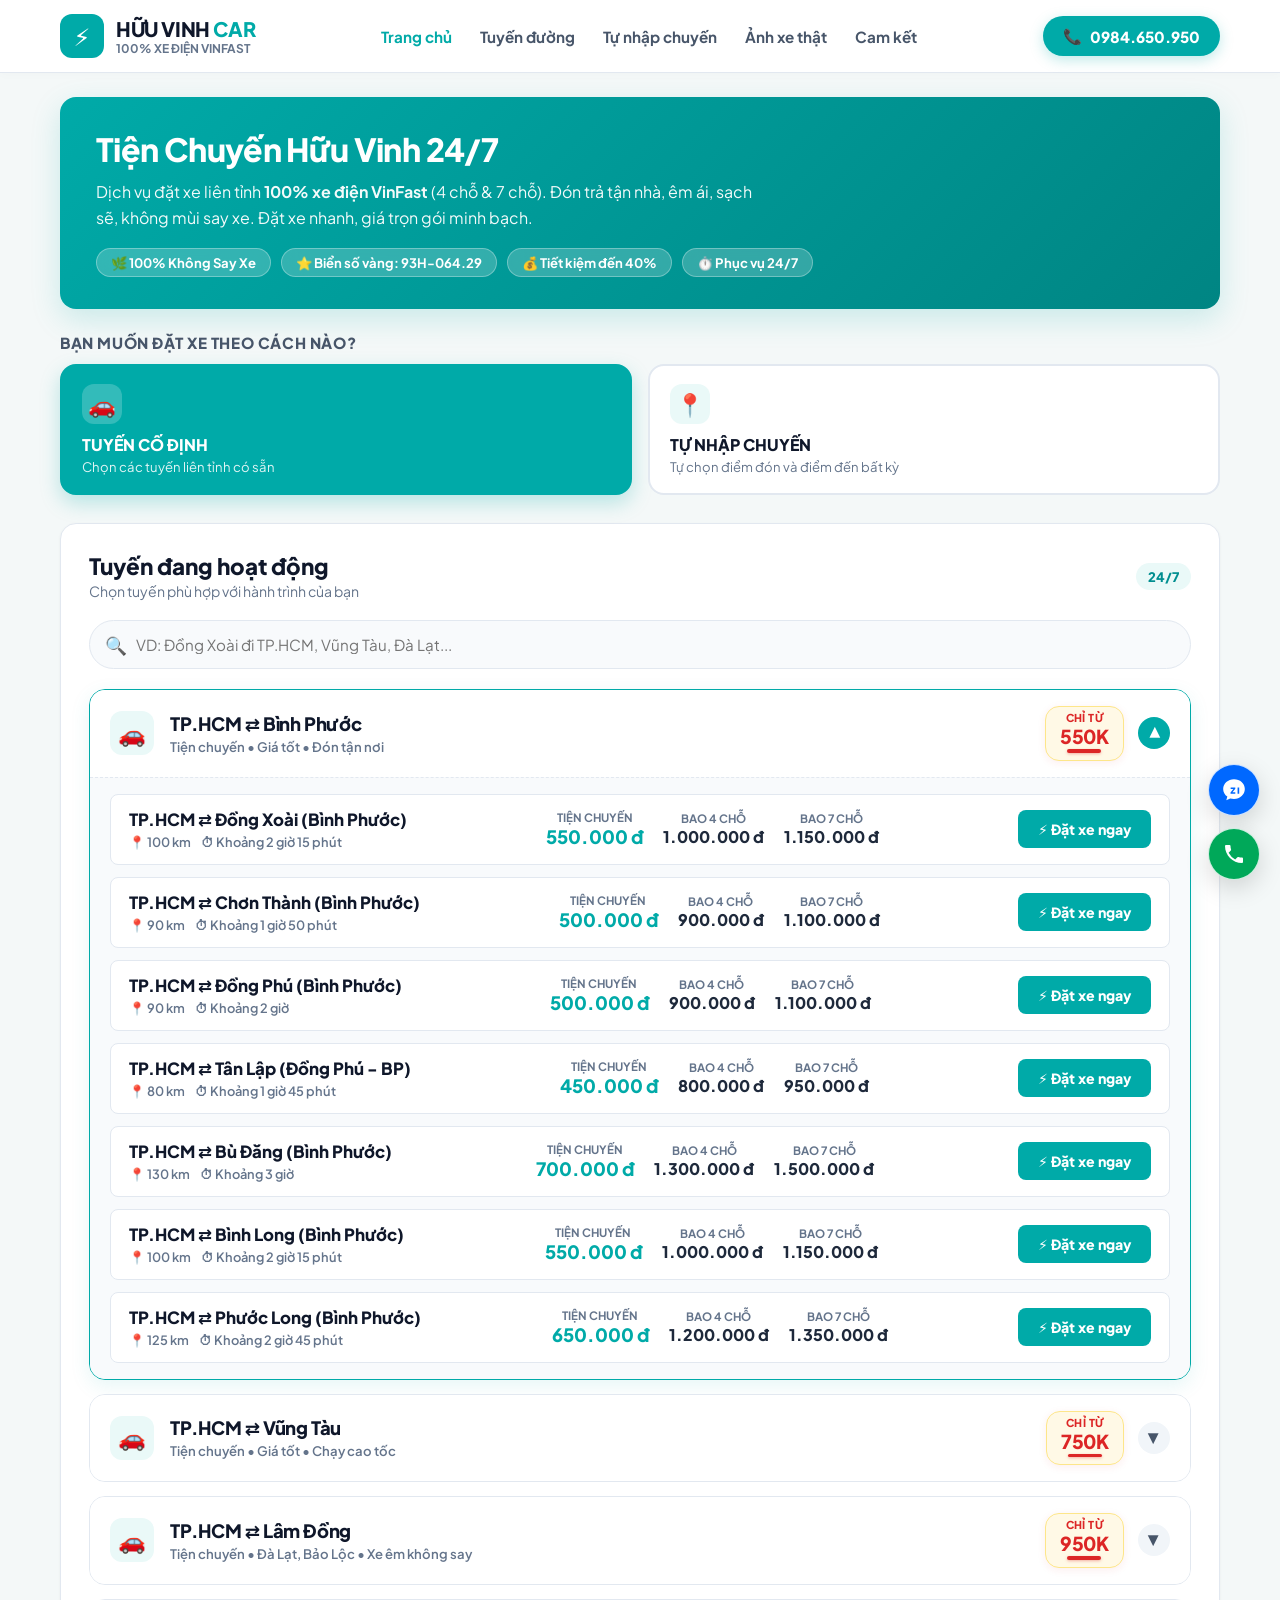
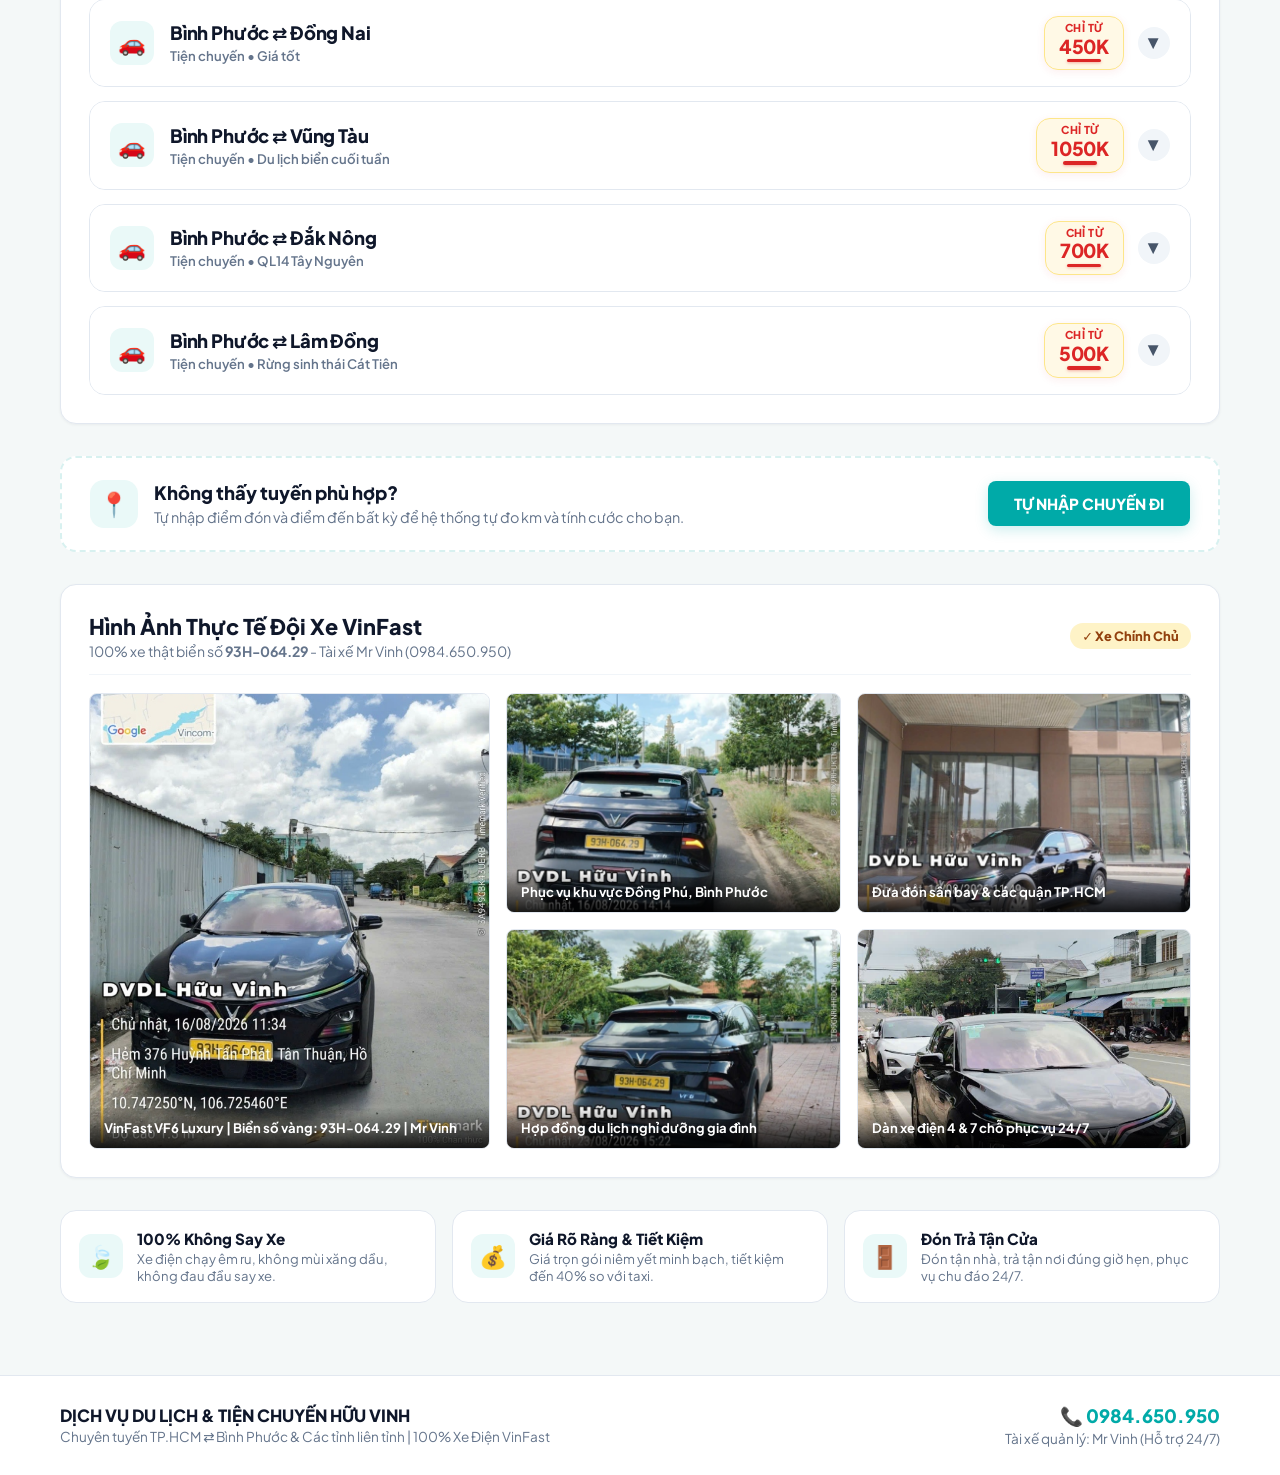
==== commit 9bdbd691: "style: cap nhat net gach nen do duoi so gia tuyen giong 100% tienchuyen24h va dong bo giao dien rout" ====
--- a/index.html
+++ b/index.html
@@ -20,7 +20,7 @@
   <meta property="og:image" content="assets/images/vinfast-1-huu-vinh.jpg" />
 
   <!-- Stylesheet -->
-  <link rel="stylesheet" href="assets/css/style.css" />
+  <link rel="stylesheet" href="assets/css/style.css?v=2.1" />
 
   <!-- Structured Data JSON-LD (SEO) -->
   <script type="application/ld+json">
@@ -376,6 +376,6 @@
   <!-- Scripts -->
   <script src="assets/js/routes-data.js"></script>
   <script src="assets/js/fare-calculator.js"></script>
-  <script src="assets/js/app.js"></script>
+  <script src="assets/js/app.js?v=2.1"></script>
 </body>
 </html>
--- a/assets/css/style.css
+++ b/assets/css/style.css
@@ -470,31 +470,50 @@
   gap: 14px;
 }
 
-/* Badge Màu Vàng Nổi Bật: "CHỈ TỪ 550K" Chuẩn TienChuyen24h */
+/* Badge Màu Vàng Nổi Bật: "CHỈ TỪ 550K" Có Nét Nền Đỏ Dưới Số Chuẩn TienChuyen24h */
 .price-chip-yellow {
-  background: #FFF8E6;
-  border: 1px solid #FFE082;
-  padding: 6px 14px;
-  border-radius: var(--radius-full);
+  background: #FFF9E6;
+  border: 1.5px solid #FDE68A;
+  padding: 6px 14px 7px 14px;
+  border-radius: 14px;
   text-align: center;
-  box-shadow: 0 2px 6px rgba(245, 158, 11, 0.1);
+  box-shadow: 0 2px 8px rgba(220, 38, 38, 0.08);
+  display: inline-flex;
+  flex-direction: column;
+  align-items: center;
+  justify-content: center;
+  min-width: 70px;
 }
 
 .chip-label {
   display: block;
   font-size: 0.68rem;
-  font-weight: 800;
-  color: #D97706;
+  font-weight: 900;
+  color: #DC2626; /* Chữ CHỈ TỪ màu đỏ nổi bật */
   line-height: 1;
   text-transform: uppercase;
   margin-bottom: 2px;
+  letter-spacing: 0.04em;
 }
 
 .chip-price {
-  font-size: 1.1rem;
+  font-size: 1.2rem;
   font-weight: 900;
-  color: #B45309;
-  line-height: 1;
+  color: #DC2626; /* Số tiền màu đỏ nổi bật */
+  line-height: 1.1;
+  display: inline-block;
+  letter-spacing: -0.01em;
+}
+
+/* Nét gạch nền đỏ uốn cong nổi bật bên dưới số chuẩn 100% như TienChuyen24h */
+.chip-red-bar {
+  display: block;
+  width: 34px;
+  height: 3.5px;
+  background: #DC2626; /* Nền đỏ dưới số */
+  border-radius: 9999px;
+  margin-top: 2px;
+  box-shadow: 0 1px 3px rgba(220, 38, 38, 0.35);
 }
 
 /* Nút Chevron Mũi Tên Đóng/Mở */
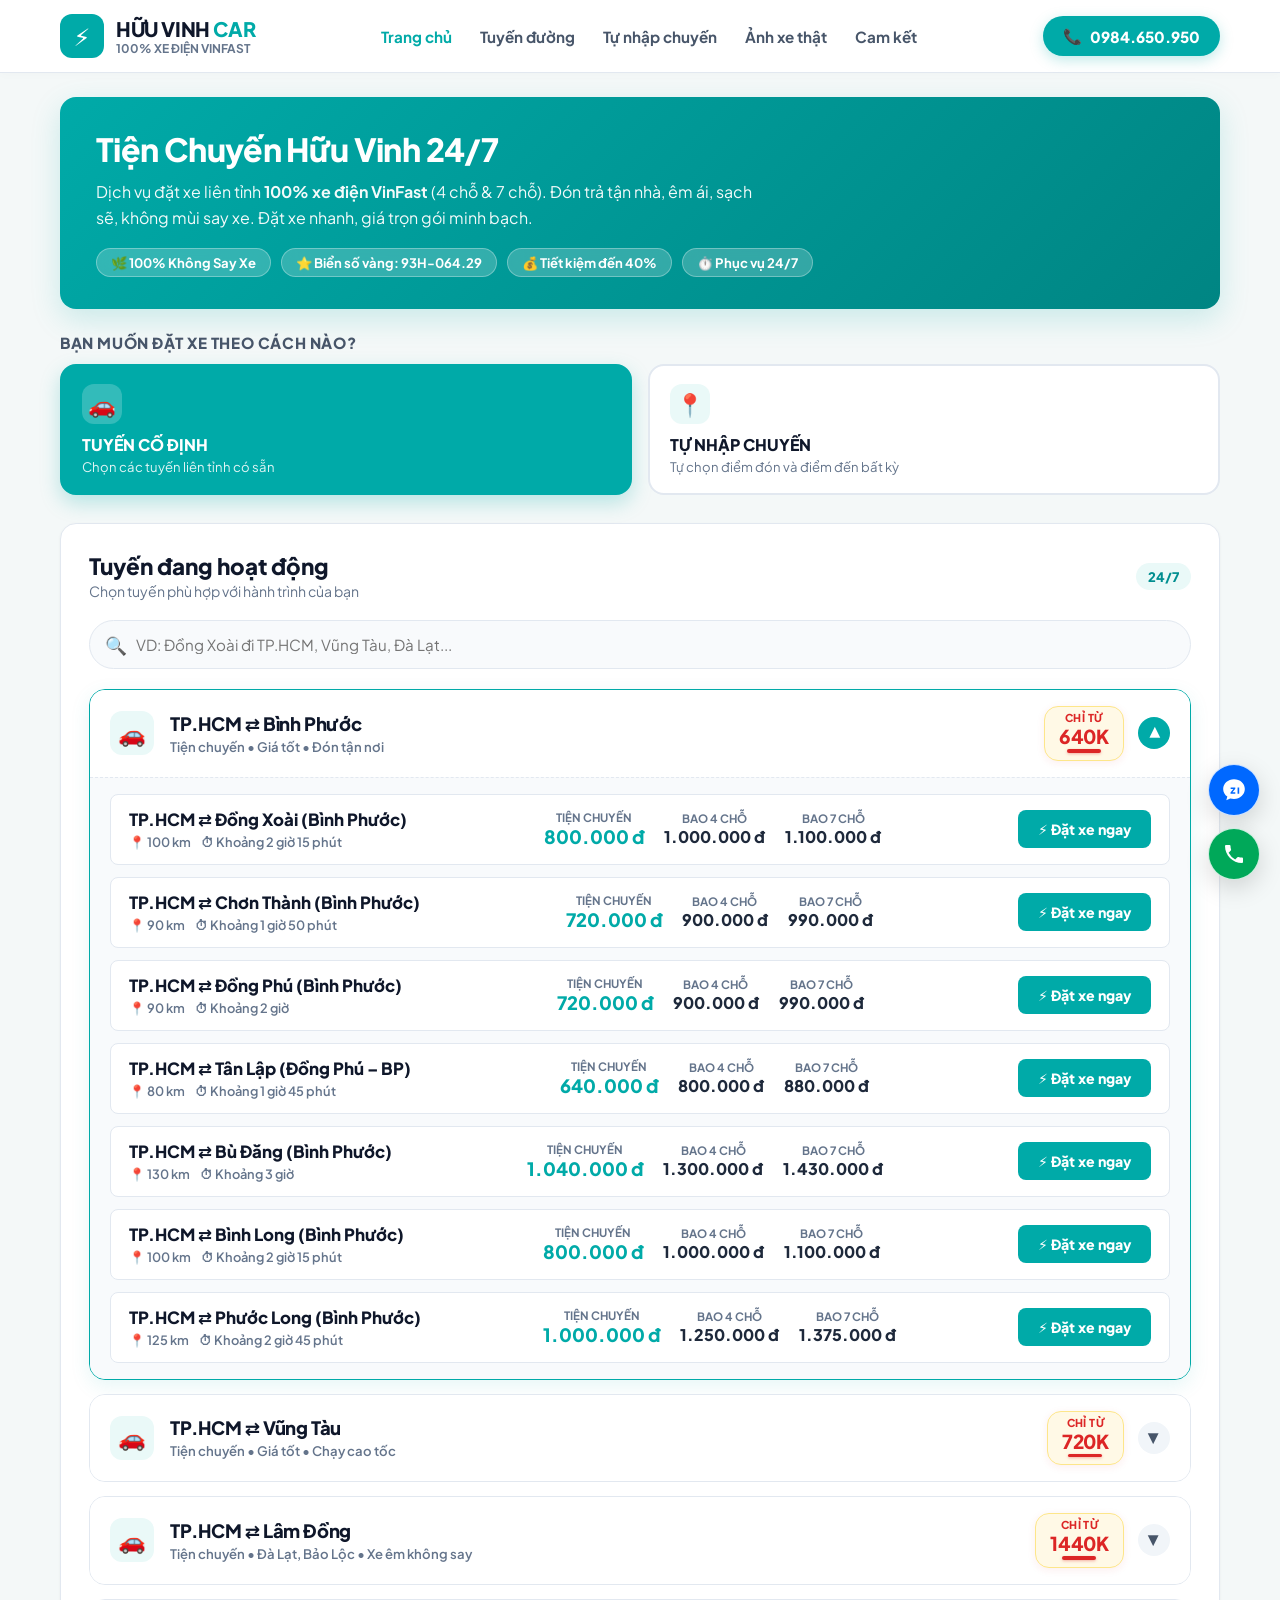
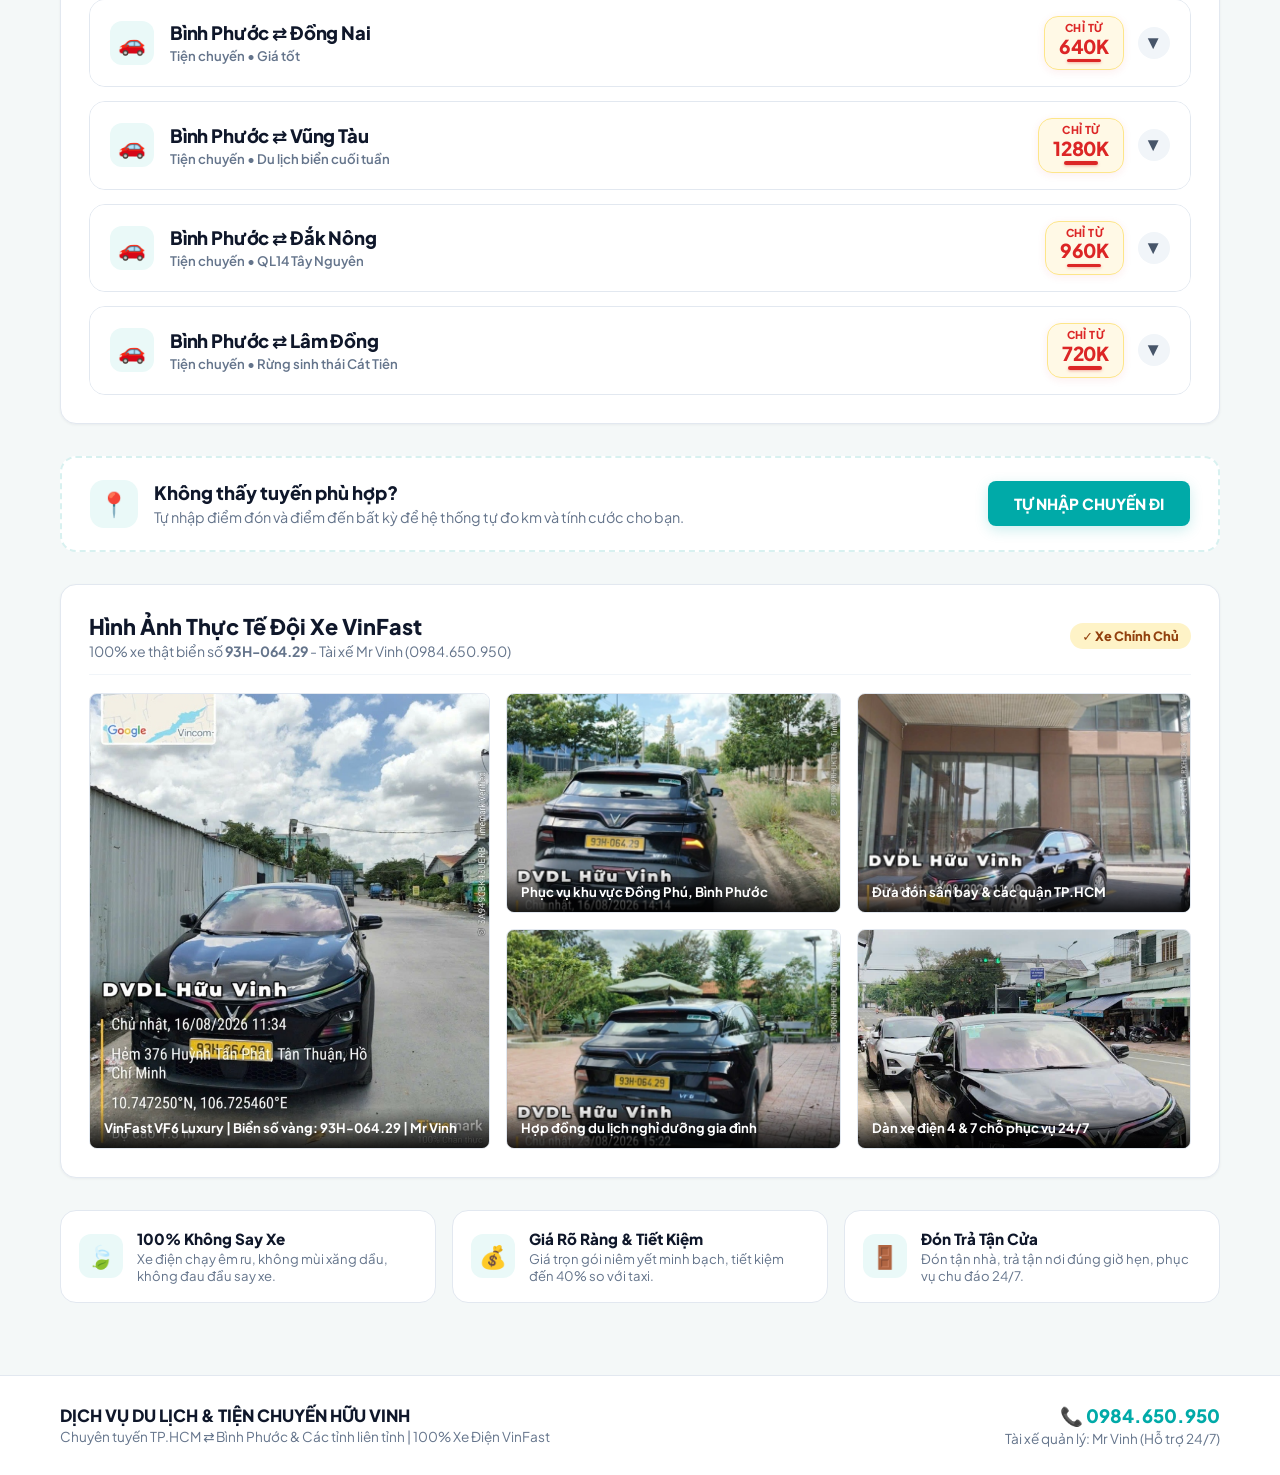
==== commit 5dcfb56b: "feat: cap nhat gia tuyen niem yet chuan theo cong thuc km (4c 10k/km, 7c 11k/km, tien chuyen 8k/km)" ====
--- a/index.html
+++ b/index.html
@@ -374,8 +374,8 @@
   </div>
 
   <!-- Scripts -->
-  <script src="assets/js/routes-data.js"></script>
-  <script src="assets/js/fare-calculator.js"></script>
-  <script src="assets/js/app.js?v=2.1"></script>
+  <script src="assets/js/routes-data.js?v=3.0"></script>
+  <script src="assets/js/fare-calculator.js?v=3.0"></script>
+  <script src="assets/js/app.js?v=3.0"></script>
 </body>
 </html>
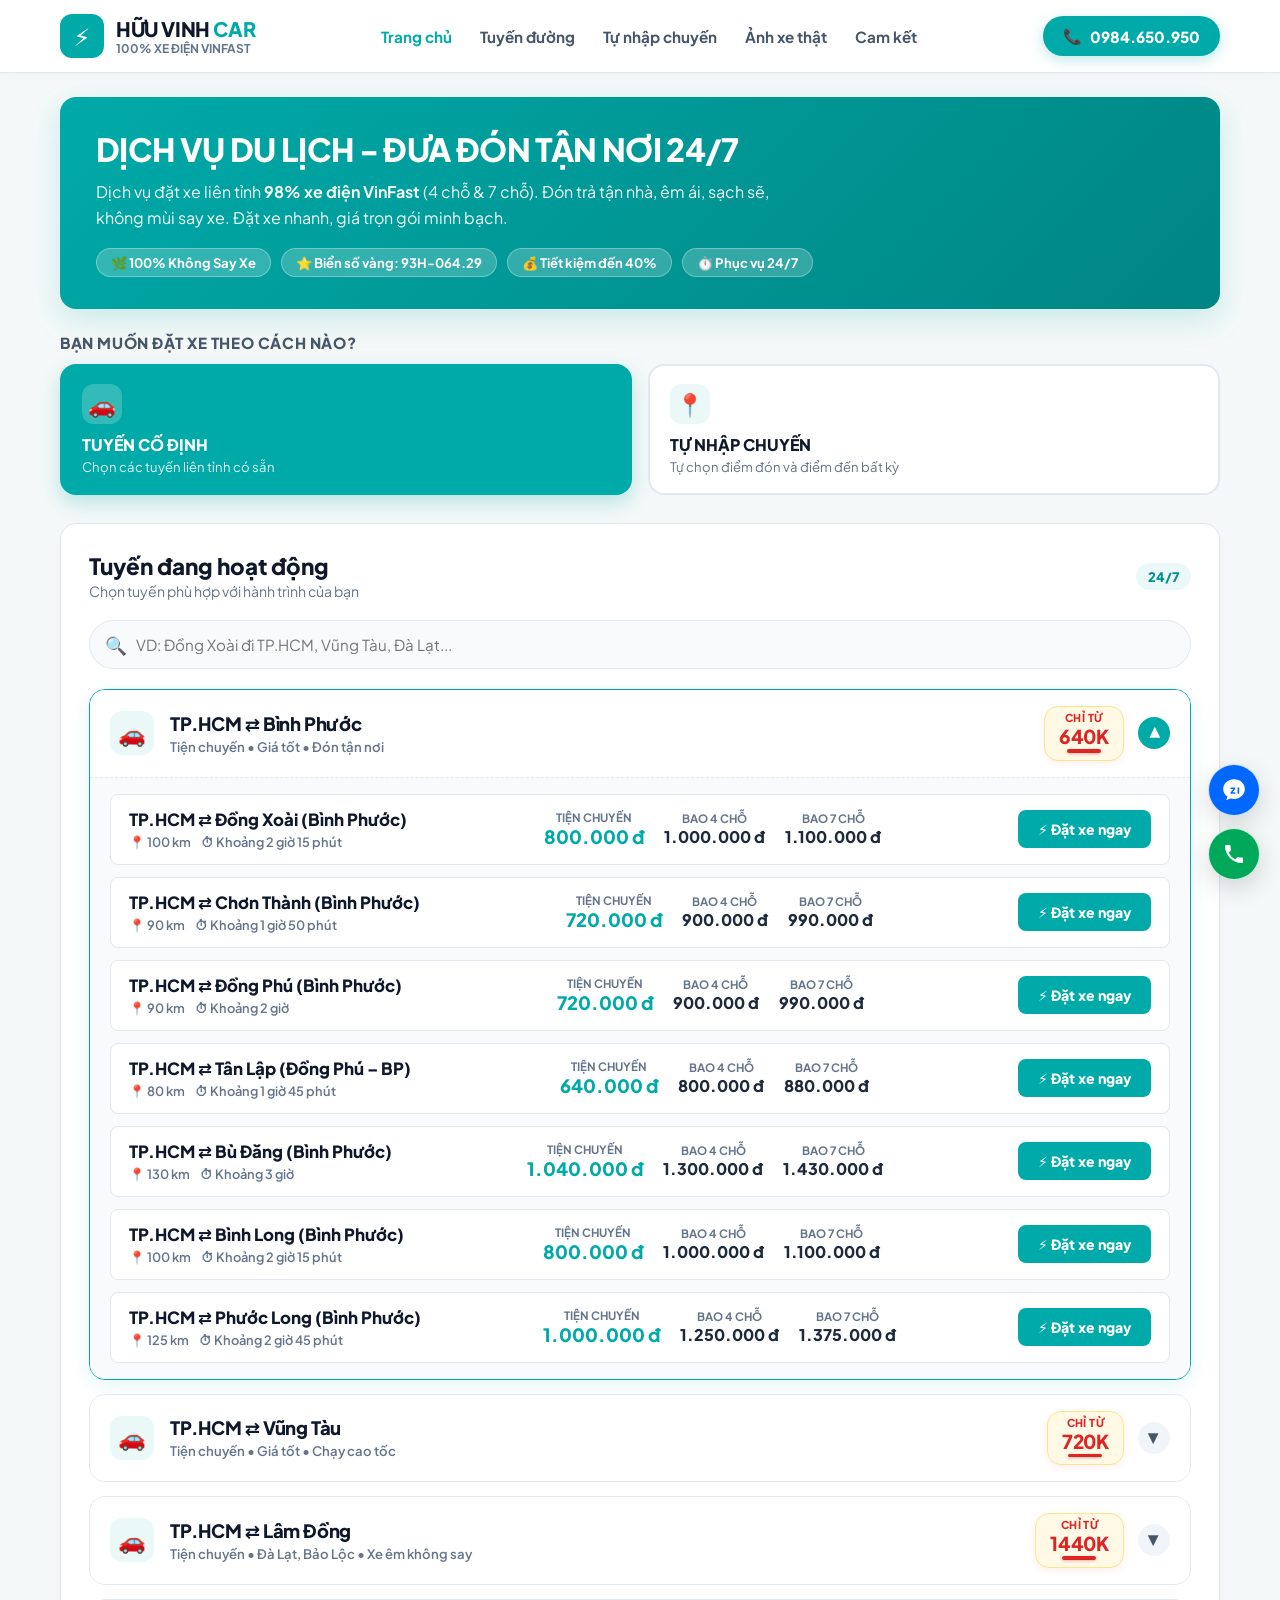
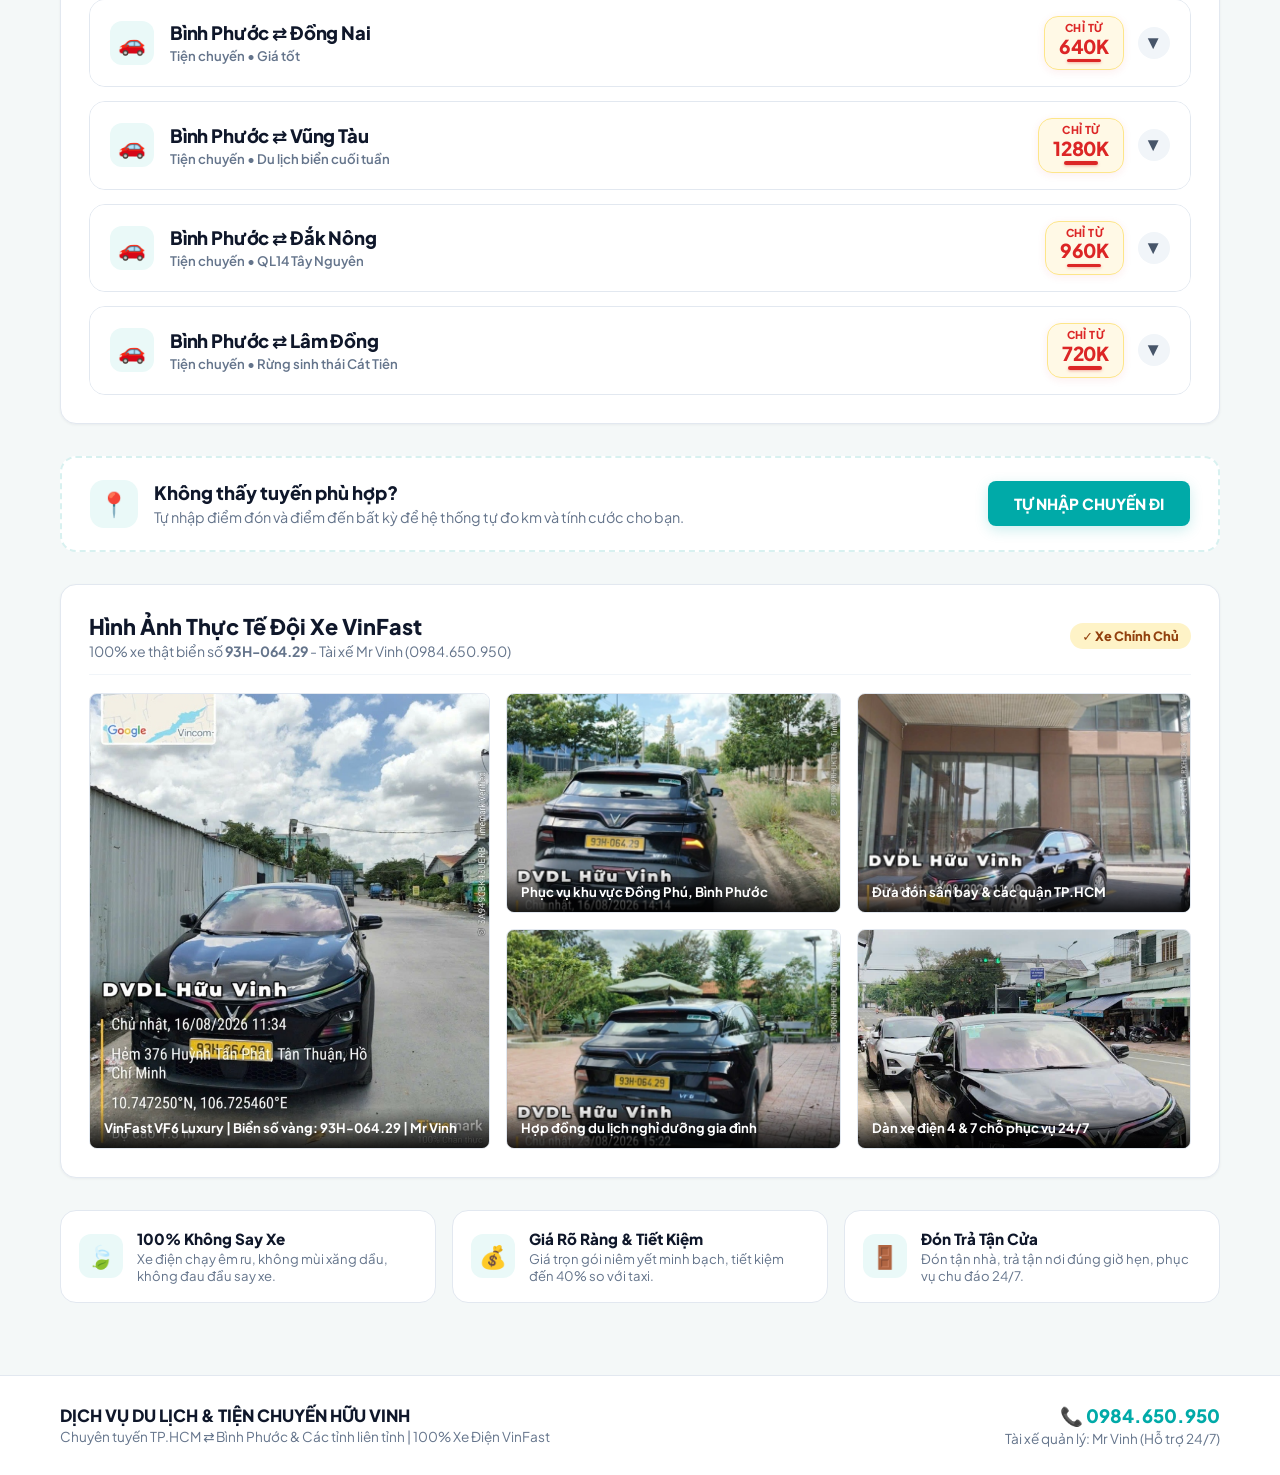
==== commit a69eef76: "feat: cap nhat tieu de thanh DICH VU DU LICH - DUA DON TAN NOI 24/7 va 98% xe dien VinFast" ====
--- a/index.html
+++ b/index.html
@@ -3,11 +3,11 @@
 <head>
   <meta charset="UTF-8" />
   <meta name="viewport" content="width=device-width, initial-scale=1.0" />
-  <title>Tiện Chuyến Hữu Vinh 24/7 | Đặt Xe Điện VinFast TP.HCM - Bình Phước</title>
+  <title>DỊCH VỤ DU LỊCH - ĐƯA ĐÓN TẬN NƠI 24/7 | Hữu Vinh Car</title>
   
   <!-- SEO Meta Tags -->
-  <meta name="description" content="Dịch vụ đặt xe Tiện Chuyến Hữu Vinh 24/7, các tuyến TP.HCM - Bình Phước, Vũng Tàu, Đà Lạt. 100% xe điện VinFast đời mới, sạch sẽ, không mùi say xe. Đặt xe nhanh, tài xế đón tận nhà. Mr Vinh: 0984.650.950." />
-  <meta name="keywords" content="xe tien chuyen tphcm binh phuoc, xe tien chuyen dong xoai, dat xe vinfast binh phuoc, xe tien chuyen huu vinh, mr vinh 0984650950" />
+  <meta name="description" content="Dịch vụ đặt xe liên tỉnh 98% xe điện VinFast (4 chỗ & 7 chỗ) - Dịch Vụ Du Lịch Đưa Đón Tận Nơi 24/7. Các tuyến TP.HCM - Bình Phước, Vũng Tàu, Đà Lạt. Sạch sẽ, không mùi say xe. Mr Vinh: 0984.650.950." />
+  <meta name="keywords" content="dich vu du lich dua don tan noi 24/7, xe tien chuyen tphcm binh phuoc, xe tien chuyen dong xoai, dat xe vinfast binh phuoc, xe tien chuyen huu vinh, mr vinh 0984650950" />
   <meta name="author" content="Dịch Vụ Du Lịch Hữu Vinh" />
   <meta name="robots" content="index, follow" />
   <link rel="canonical" href="https://nhaxehuuvinh.vn/" />
@@ -15,8 +15,8 @@
   <!-- Open Graph / Facebook -->
   <meta property="og:type" content="website" />
   <meta property="og:url" content="https://nhaxehuuvinh.vn/" />
-  <meta property="og:title" content="Tiện Chuyến Hữu Vinh 24/7 | Đặt Xe Điện VinFast TP.HCM - Bình Phước" />
-  <meta property="og:description" content="100% xe điện VinFast đời mới, sạch sẽ, không mùi say xe. Đặt xe nhanh, giá trọn gói minh bạch. Hotline/Zalo: 0984.650.950." />
+  <meta property="og:title" content="DỊCH VỤ DU LỊCH - ĐƯA ĐÓN TẬN NƠI 24/7 | Hữu Vinh Car" />
+  <meta property="og:description" content="Dịch vụ đặt xe liên tỉnh 98% xe điện VinFast (4 chỗ & 7 chỗ). Đón trả tận nhà, êm ái, sạch sẽ, không mùi say xe. Hotline/Zalo: 0984.650.950." />
   <meta property="og:image" content="assets/images/vinfast-1-huu-vinh.jpg" />
 
   <!-- Stylesheet -->
@@ -87,9 +87,9 @@
     <!-- Hero Banner Card (Sáng sủa, Đơn giản, Chuyên nghiệp) -->
     <section class="hero-banner-card">
       <div class="hero-banner-content">
-        <h2>Tiện Chuyến Hữu Vinh 24/7</h2>
+        <h2>DỊCH VỤ DU LỊCH - ĐƯA ĐÓN TẬN NƠI 24/7</h2>
         <p>
-          Dịch vụ đặt xe liên tỉnh <strong>100% xe điện VinFast</strong> (4 chỗ & 7 chỗ). Đón trả tận nhà, êm ái, sạch sẽ, không mùi say xe. Đặt xe nhanh, giá trọn gói minh bạch.
+          Dịch vụ đặt xe liên tỉnh <strong>98% xe điện VinFast</strong> (4 chỗ & 7 chỗ). Đón trả tận nhà, êm ái, sạch sẽ, không mùi say xe. Đặt xe nhanh, giá trọn gói minh bạch.
         </p>
         <div class="hero-badges-row">
           <span class="hero-pill-badge">🌿 100% Không Say Xe</span>
--- a/assets/css/style.css
+++ b/assets/css/style.css
@@ -1302,3 +1302,318 @@
     height: 48px;
   }
 }
+
+/* ==========================================================================
+   CÁC NÚT THAO TÁC BẢN ĐỒ / VỊ TRÍ TRONG FORM ĐẶT XE
+   ========================================================================== */
+.field-action-buttons {
+  display: flex;
+  gap: 10px;
+  margin-top: 8px;
+}
+
+.btn-location-action {
+  display: inline-flex;
+  align-items: center;
+  justify-content: center;
+  gap: 6px;
+  padding: 8px 16px;
+  background: #F0FDFA;
+  border: 1.5px solid #99F6E4;
+  color: var(--primary);
+  font-weight: 700;
+  font-size: 0.88rem;
+  border-radius: var(--radius-full);
+  cursor: pointer;
+  transition: var(--transition);
+  flex: 1;
+}
+
+.btn-location-action:hover {
+  background: #CCFBF1;
+  border-color: var(--primary);
+  transform: translateY(-1px);
+}
+
+.btn-location-action.btn-full {
+  width: 100%;
+  flex: none;
+}
+
+/* ==========================================================================
+   MODAL CHỌN ĐỊA ĐIỂM TRÊN BẢN ĐỒ GOOGLE MAP (CHUẨN TIENCHUYEN24H)
+   ========================================================================== */
+.map-picker-modal {
+  position: fixed;
+  inset: 0;
+  z-index: 99999;
+  background: rgba(15, 23, 42, 0.7);
+  backdrop-filter: blur(4px);
+  display: none;
+  align-items: center;
+  justify-content: center;
+  padding: 16px;
+}
+
+.map-picker-modal.active {
+  display: flex;
+}
+
+.map-picker-card {
+  background: var(--white);
+  border-radius: 20px;
+  width: 100%;
+  max-width: 580px;
+  overflow: hidden;
+  box-shadow: 0 25px 60px rgba(0, 0, 0, 0.35);
+  display: flex;
+  flex-direction: column;
+  max-height: 92vh;
+  animation: modalFadeIn 0.25s ease-out;
+}
+
+.map-picker-header {
+  display: flex;
+  align-items: center;
+  gap: 14px;
+  padding: 16px 20px;
+  background: var(--white);
+  border-bottom: 1px solid var(--slate-200);
+}
+
+.btn-back-map {
+  width: 38px;
+  height: 38px;
+  border-radius: 50%;
+  background: var(--slate-100);
+  font-size: 1.25rem;
+  font-weight: 900;
+  display: flex;
+  align-items: center;
+  justify-content: center;
+  border: none;
+  cursor: pointer;
+  color: var(--slate-800);
+  transition: var(--transition);
+}
+
+.btn-back-map:hover {
+  background: var(--slate-200);
+  transform: scale(1.05);
+}
+
+.map-header-title-box h3 {
+  font-size: 1.15rem;
+  font-weight: 900;
+  color: var(--slate-900);
+  margin-bottom: 2px;
+}
+
+.map-header-title-box p {
+  font-size: 0.8rem;
+  color: var(--slate-500);
+  font-weight: 500;
+}
+
+.map-viewport-wrapper {
+  position: relative;
+  width: 100%;
+  height: 380px;
+  background: #E2E8F0;
+  overflow: hidden;
+}
+
+.interactive-map-box {
+  width: 100%;
+  height: 100%;
+  z-index: 1;
+}
+
+/* Floating Guide Tooltip trên đầu ghim */
+.map-center-guide-pill {
+  position: absolute;
+  top: 18px;
+  left: 50%;
+  transform: translateX(-50%);
+  background: #1E293B;
+  color: #FFFFFF;
+  padding: 6px 16px;
+  border-radius: 9999px;
+  font-size: 0.8rem;
+  font-weight: 700;
+  z-index: 1000;
+  pointer-events: none;
+  box-shadow: 0 4px 12px rgba(0, 0, 0, 0.25);
+  white-space: nowrap;
+}
+
+/* Ghim Cố Định Trung Tâm Bản Đồ (Center Pin) */
+.map-center-fixed-pin {
+  position: absolute;
+  top: 50%;
+  left: 50%;
+  transform: translate(-50%, -100%);
+  pointer-events: none;
+  z-index: 1000;
+  display: flex;
+  flex-direction: column;
+  align-items: center;
+  transition: transform 0.18s ease-out;
+}
+
+.map-center-fixed-pin.lifting {
+  transform: translate(-50%, -118%) scale(1.08);
+}
+
+.map-pin-circle {
+  width: 36px;
+  height: 36px;
+  border-radius: 50%;
+  background: var(--primary);
+  border: 3.5px solid #FFFFFF;
+  box-shadow: 0 4px 14px rgba(13, 148, 136, 0.5);
+  display: flex;
+  align-items: center;
+  justify-content: center;
+}
+
+.map-pin-dot {
+  width: 10px;
+  height: 10px;
+  border-radius: 50%;
+  background: #FFFFFF;
+}
+
+.map-pin-pointer {
+  width: 0;
+  height: 0;
+  border-left: 7px solid transparent;
+  border-right: 7px solid transparent;
+  border-top: 10px solid var(--primary);
+  margin-top: -2px;
+}
+
+.map-pin-shadow {
+  width: 14px;
+  height: 6px;
+  background: rgba(15, 23, 42, 0.3);
+  border-radius: 50%;
+  margin-top: 2px;
+  filter: blur(1px);
+  transition: transform 0.18s ease-out, opacity 0.18s ease-out;
+}
+
+.map-center-fixed-pin.lifting .map-pin-shadow {
+  transform: scale(0.65);
+  opacity: 0.2;
+}
+
+/* Nút Vị Trí Của Tôi Nổi Góc Dưới */
+.btn-floating-gps {
+  position: absolute;
+  bottom: 16px;
+  right: 16px;
+  z-index: 1000;
+  background: #FFFFFF;
+  color: var(--primary);
+  padding: 8px 16px;
+  border-radius: 9999px;
+  font-size: 0.85rem;
+  font-weight: 800;
+  box-shadow: 0 4px 14px rgba(0, 0, 0, 0.18);
+  border: 1px solid var(--slate-200);
+  cursor: pointer;
+  display: inline-flex;
+  align-items: center;
+  gap: 6px;
+  transition: var(--transition);
+}
+
+.btn-floating-gps:hover {
+  background: #F8FAFC;
+  transform: translateY(-1px);
+}
+
+/* Bottom Sheet Địa Chỉ Đã Chọn & Nút Xác Nhận */
+.map-picker-bottom-sheet {
+  padding: 16px 20px 20px;
+  background: var(--white);
+  border-top: 1px solid var(--slate-200);
+}
+
+.selected-address-label {
+  font-size: 0.72rem;
+  font-weight: 800;
+  color: var(--slate-500);
+  text-transform: uppercase;
+  letter-spacing: 0.04em;
+  margin-bottom: 8px;
+}
+
+.selected-address-card {
+  display: flex;
+  align-items: flex-start;
+  gap: 12px;
+  background: #F8FAFC;
+  border: 1px solid var(--slate-200);
+  border-radius: var(--radius-sm);
+  padding: 12px 14px;
+  margin-bottom: 14px;
+}
+
+.address-icon-box {
+  font-size: 1.3rem;
+  line-height: 1;
+}
+
+.address-details-box {
+  flex: 1;
+}
+
+.address-name {
+  font-size: 0.95rem;
+  font-weight: 800;
+  color: var(--slate-900);
+  line-height: 1.4;
+}
+
+.address-coords {
+  font-size: 0.78rem;
+  color: var(--slate-500);
+  margin-top: 3px;
+  font-family: monospace;
+}
+
+.btn-confirm-location {
+  width: 100%;
+  padding: 14px;
+  background: var(--primary);
+  color: #FFFFFF;
+  border: none;
+  border-radius: var(--radius-sm);
+  font-size: 1rem;
+  font-weight: 800;
+  text-transform: uppercase;
+  cursor: pointer;
+  letter-spacing: 0.04em;
+  transition: var(--transition);
+  box-shadow: 0 4px 14px rgba(13, 148, 136, 0.3);
+}
+
+.btn-confirm-location:hover {
+  background: var(--primary-dark);
+  transform: translateY(-1px);
+}
+
+@media (max-width: 640px) {
+  .map-picker-card {
+    border-radius: 16px;
+    height: 94vh;
+    max-height: 94vh;
+  }
+
+  .map-viewport-wrapper {
+    height: calc(94vh - 250px);
+    min-height: 280px;
+  }
+}
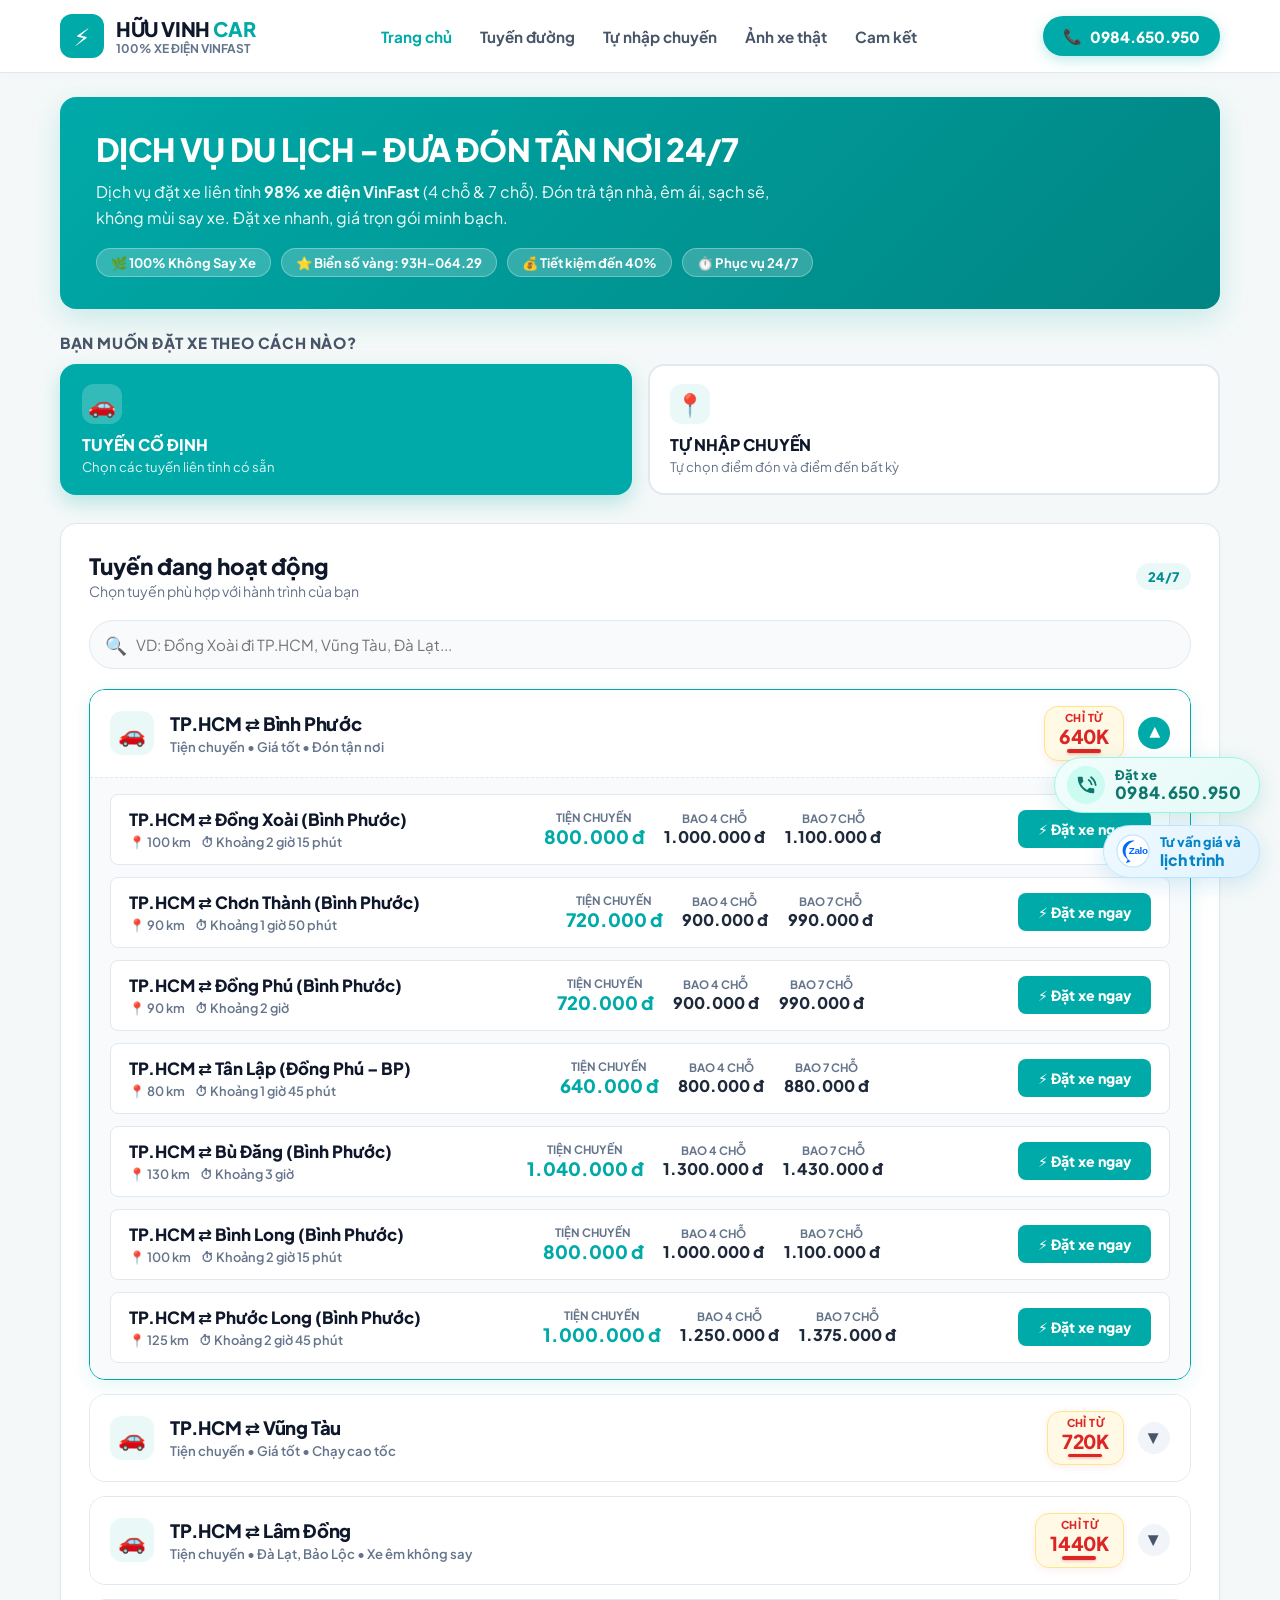
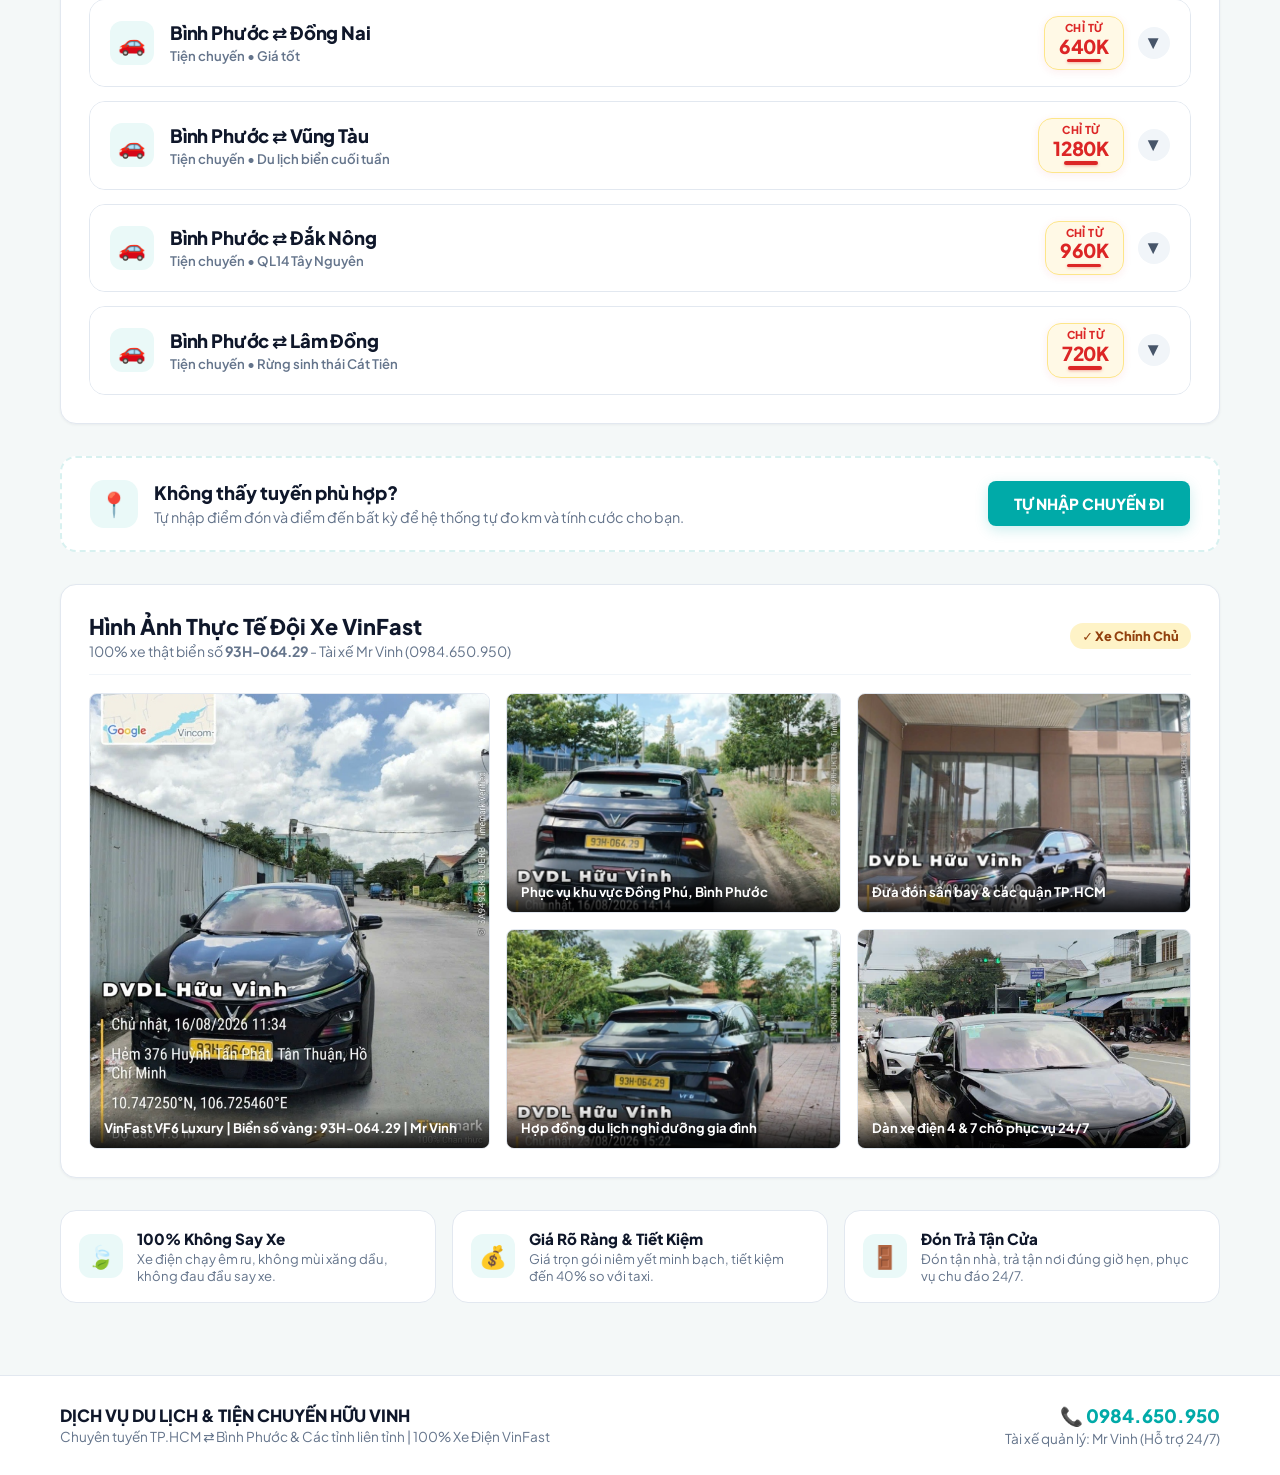
==== commit b08f2610: "feat: thiet ke nut floating Dat xe va Zalo dang pill mau xanh ngoc nhe chuan Green SM" ====
--- a/index.html
+++ b/index.html
@@ -20,7 +20,7 @@
   <meta property="og:image" content="assets/images/vinfast-1-huu-vinh.jpg" />
 
   <!-- Stylesheet -->
-  <link rel="stylesheet" href="assets/css/style.css?v=2.1" />
+  <link rel="stylesheet" href="assets/css/style.css?v=3.2" />
 
   <!-- Structured Data JSON-LD (SEO) -->
   <script type="application/ld+json">
@@ -252,17 +252,36 @@
     </div>
   </footer>
 
-  <!-- 2 Nút Floating Nổi Zalo & Gọi Điện (Chuẩn TienChuyen24h) -->
+  <!-- 2 Nút Floating Nổi Zalo & Đặt Xe (Chuẩn Xanh SM & Green SM) -->
   <div class="quick-contact-floating" aria-label="Liên hệ nhanh">
-    <a href="https://zalo.me/0984650950" target="_blank" rel="noopener noreferrer" class="btn-float zalo" title="Nhắn Zalo Mr Vinh">
-      <svg width="26" height="26" viewBox="0 0 24 24" fill="currentColor">
-        <path d="M12 2C6.48 2 2 6.03 2 11c0 2.87 1.5 5.43 3.84 7.07l-.95 3.39 3.63-1.63C9.53 20.08 10.74 20.2 12 20.2c5.52 0 10-4.03 10-9.2S17.52 2 12 2zm1.2 13.5h-4.4v-1.3l2.6-3.2H8.9V9.6h4.3v1.3l-2.6 3.2h2.6v1.4zm3.6 0h-1.5V9.6h1.5v5.9z"/>
-      </svg>
+    <!-- Nút Đặt Xe (Gọi Điện) -->
+    <a href="tel:0984650950" class="floating-pill-btn btn-call" title="Đặt xe ngay: 0984.650.950">
+      <div class="pill-icon-box icon-call">
+        <svg width="22" height="22" viewBox="0 0 24 24" fill="none">
+          <path d="M6.62 10.79a15.46 15.46 0 0 0 6.59 6.59l2.2-2.2a1 1 0 0 1 1.02-.24 11.4 11.4 0 0 0 3.57.57 1 1 0 0 1 1 1V20a1 1 0 0 1-1 1C10.61 21 3 13.39 3 4a1 1 0 0 1 1-1h3.5a1 1 0 0 1 1 1c0 1.25.2 2.45.57 3.57a1 1 0 0 1-.25 1.02l-2.2 2.2Z" fill="#0F766E"/>
+          <path d="M15 6.5c1.8 1.2 2.7 2.8 3.1 4.8" stroke="#0F766E" stroke-width="2" stroke-linecap="round"/>
+          <path d="M17.5 3.5c3 2.2 4.6 5 5 8.5" stroke="#0F766E" stroke-width="2" stroke-linecap="round"/>
+        </svg>
+      </div>
+      <div class="pill-text-box">
+        <span class="pill-label">Đặt xe</span>
+        <span class="pill-highlight">0984.650.950</span>
+      </div>
     </a>
-    <a href="tel:0984650950" class="btn-float call" title="Gọi ngay Mr Vinh (0984.650.950)">
-      <svg width="24" height="24" viewBox="0 0 24 24" fill="currentColor">
-        <path d="M6.62 10.79a15.46 15.46 0 0 0 6.59 6.59l2.2-2.2a1 1 0 0 1 1.02-.24 11.4 11.4 0 0 0 3.57.57 1 1 0 0 1 1 1V20a1 1 0 0 1-1 1C10.61 21 3 13.39 3 4a1 1 0 0 1 1-1h3.5a1 1 0 0 1 1 1c0 1.25.2 2.45.57 3.57a1 1 0 0 1-.25 1.02l-2.2 2.2Z"/>
-      </svg>
+
+    <!-- Nút Zalo Tư Vấn Giá & Lịch Trình -->
+    <a href="https://zalo.me/0984650950" target="_blank" rel="noopener noreferrer" class="floating-pill-btn btn-zalo" title="Tư vấn giá và lịch trình qua Zalo">
+      <div class="pill-icon-box icon-zalo">
+        <svg width="34" height="34" viewBox="0 0 36 36" fill="none">
+          <circle cx="18" cy="18" r="17" fill="#FFFFFF" stroke="#BAE6FD" stroke-width="1.2"/>
+          <path d="M7 17.5C7 11.7 11.7 7 17.5 7C18.3 7 19.1 7.1 19.8 7.3C14.3 8.5 10.1 13.3 10.1 19.1C10.1 23.3 12.3 27 15.5 29L10.5 31L12.4 27C9.1 24.5 7 21.2 7 17.5Z" fill="#0068FF"/>
+          <text x="13.5" y="21.5" font-family="-apple-system, BlinkMacSystemFont, 'Segoe UI', Roboto, 'Helvetica Neue', Arial, sans-serif" font-size="10.5" font-weight="900" fill="#0068FF" letter-spacing="-0.4">Zalo</text>
+        </svg>
+      </div>
+      <div class="pill-text-box">
+        <span class="pill-label-top">Tư vấn giá và</span>
+        <span class="pill-label-bottom">lịch trình</span>
+      </div>
     </a>
   </div>
 
--- a/assets/css/style.css
+++ b/assets/css/style.css
@@ -862,47 +862,118 @@
 /* ==========================================================================
    FLOATING BUTTONS (ZALO & GỌI ĐIỆN)
    ========================================================================== */
+/* ==========================================================================
+   NÚT LIÊN HỆ NỔI GÓC MÀN HÌNH (CHUẨN GREEN SM XANH NGỌC NHẸ & HÌNH ẢNH MẪU)
+   ========================================================================== */
 .quick-contact-floating {
   position: fixed;
-  bottom: 20px;
+  bottom: 22px;
   right: 20px;
   z-index: 9999;
   display: flex;
   flex-direction: column;
-  align-items: center;
+  align-items: flex-end;
   gap: 12px;
 }
 
-.btn-float {
-  width: 52px;
-  height: 52px;
+.floating-pill-btn {
+  display: flex;
+  align-items: center;
+  gap: 10px;
+  padding: 8px 18px 8px 12px;
+  border-radius: 9999px;
+  text-decoration: none;
+  box-shadow: 0 6px 20px rgba(0, 0, 0, 0.08);
+  transition: all 0.22s cubic-bezier(0.4, 0, 0.2, 1);
+  cursor: pointer;
+  user-select: none;
+}
+
+.floating-pill-btn:hover {
+  transform: translateY(-3px) scale(1.02);
+}
+
+/* 1. Nút Đặt xe - Màu Xanh Ngọc Nhẹ (Light Cyan / Mint Green SM) */
+.floating-pill-btn.btn-call {
+  background: linear-gradient(135deg, #F0FDFB 0%, #E6FAF8 100%);
+  border: 1.5px solid #99F6E4;
+  box-shadow: 0 6px 22px rgba(13, 148, 136, 0.16);
+  animation: float-pulse-pill 3.5s infinite ease-in-out;
+}
+
+.floating-pill-btn.btn-call:hover {
+  background: linear-gradient(135deg, #E6FAF8 0%, #D1F8F4 100%);
+  border-color: #5EEAD4;
+  box-shadow: 0 10px 28px rgba(13, 148, 136, 0.26);
+}
+
+/* 2. Nút Zalo - Màu Xanh Ngọc Nhẹ / Xanh Nước Biển Nhạt (Light Cyan / Soft Blue) */
+.floating-pill-btn.btn-zalo {
+  background: linear-gradient(135deg, #F0F9FF 0%, #E0F2FE 100%);
+  border: 1.5px solid #BAE6FD;
+  box-shadow: 0 6px 22px rgba(2, 132, 199, 0.15);
+}
+
+.floating-pill-btn.btn-zalo:hover {
+  background: linear-gradient(135deg, #E0F2FE 0%, #BAE6FD 100%);
+  border-color: #7DD3FC;
+  box-shadow: 0 10px 28px rgba(2, 132, 199, 0.25);
+}
+
+.pill-icon-box {
+  display: flex;
+  align-items: center;
+  justify-content: center;
+  flex-shrink: 0;
+}
+
+.pill-icon-box.icon-call {
+  width: 38px;
+  height: 38px;
   border-radius: 50%;
+  background: #CCFBF1;
+  color: #0F766E;
   display: flex;
   align-items: center;
   justify-content: center;
-  color: var(--white);
-  box-shadow: 0 8px 24px rgba(0, 0, 0, 0.15);
-  transition: var(--transition);
-  border: 1.5px solid rgba(255, 255, 255, 0.8);
-}
-
-.btn-float:hover {
-  transform: translateY(-2px) scale(1.05);
-}
-
-.btn-float.zalo {
-  background: var(--zalo-blue);
-}
-
-.btn-float.call {
-  background: var(--call-green);
-  animation: pulse-ring 2s infinite;
-}
-
-@keyframes pulse-ring {
-  0% { box-shadow: 0 0 0 0 rgba(0, 168, 89, 0.6); }
-  70% { box-shadow: 0 0 0 12px rgba(0, 168, 89, 0); }
-  100% { box-shadow: 0 0 0 0 rgba(0, 168, 89, 0); }
+}
+
+.pill-text-box {
+  display: flex;
+  flex-direction: column;
+  line-height: 1.22;
+  text-align: left;
+}
+
+.floating-pill-btn.btn-call .pill-label {
+  font-size: 0.82rem;
+  font-weight: 800;
+  color: #0F766E;
+}
+
+.floating-pill-btn.btn-call .pill-highlight {
+  font-size: 1.05rem;
+  font-weight: 900;
+  color: #0F766E;
+  letter-spacing: 0.02em;
+}
+
+.floating-pill-btn.btn-zalo .pill-label-top {
+  font-size: 0.82rem;
+  font-weight: 800;
+  color: #0284C7;
+}
+
+.floating-pill-btn.btn-zalo .pill-label-bottom {
+  font-size: 0.98rem;
+  font-weight: 900;
+  color: #0284C7;
+  letter-spacing: -0.01em;
+}
+
+@keyframes float-pulse-pill {
+  0%, 100% { transform: translateY(0); }
+  50% { transform: translateY(-3px); }
 }
 
 /* ==========================================================================
@@ -1294,12 +1365,34 @@
 
   .quick-contact-floating {
     bottom: 16px;
-    right: 16px;
-  }
-
-  .btn-float {
-    width: 48px;
-    height: 48px;
+    right: 14px;
+    gap: 9px;
+  }
+
+  .floating-pill-btn {
+    padding: 6px 14px 6px 10px;
+    gap: 8px;
+  }
+
+  .pill-icon-box.icon-call {
+    width: 34px;
+    height: 34px;
+  }
+
+  .floating-pill-btn.btn-call .pill-label {
+    font-size: 0.76rem;
+  }
+
+  .floating-pill-btn.btn-call .pill-highlight {
+    font-size: 0.92rem;
+  }
+
+  .floating-pill-btn.btn-zalo .pill-label-top {
+    font-size: 0.76rem;
+  }
+
+  .floating-pill-btn.btn-zalo .pill-label-bottom {
+    font-size: 0.88rem;
   }
 }
 
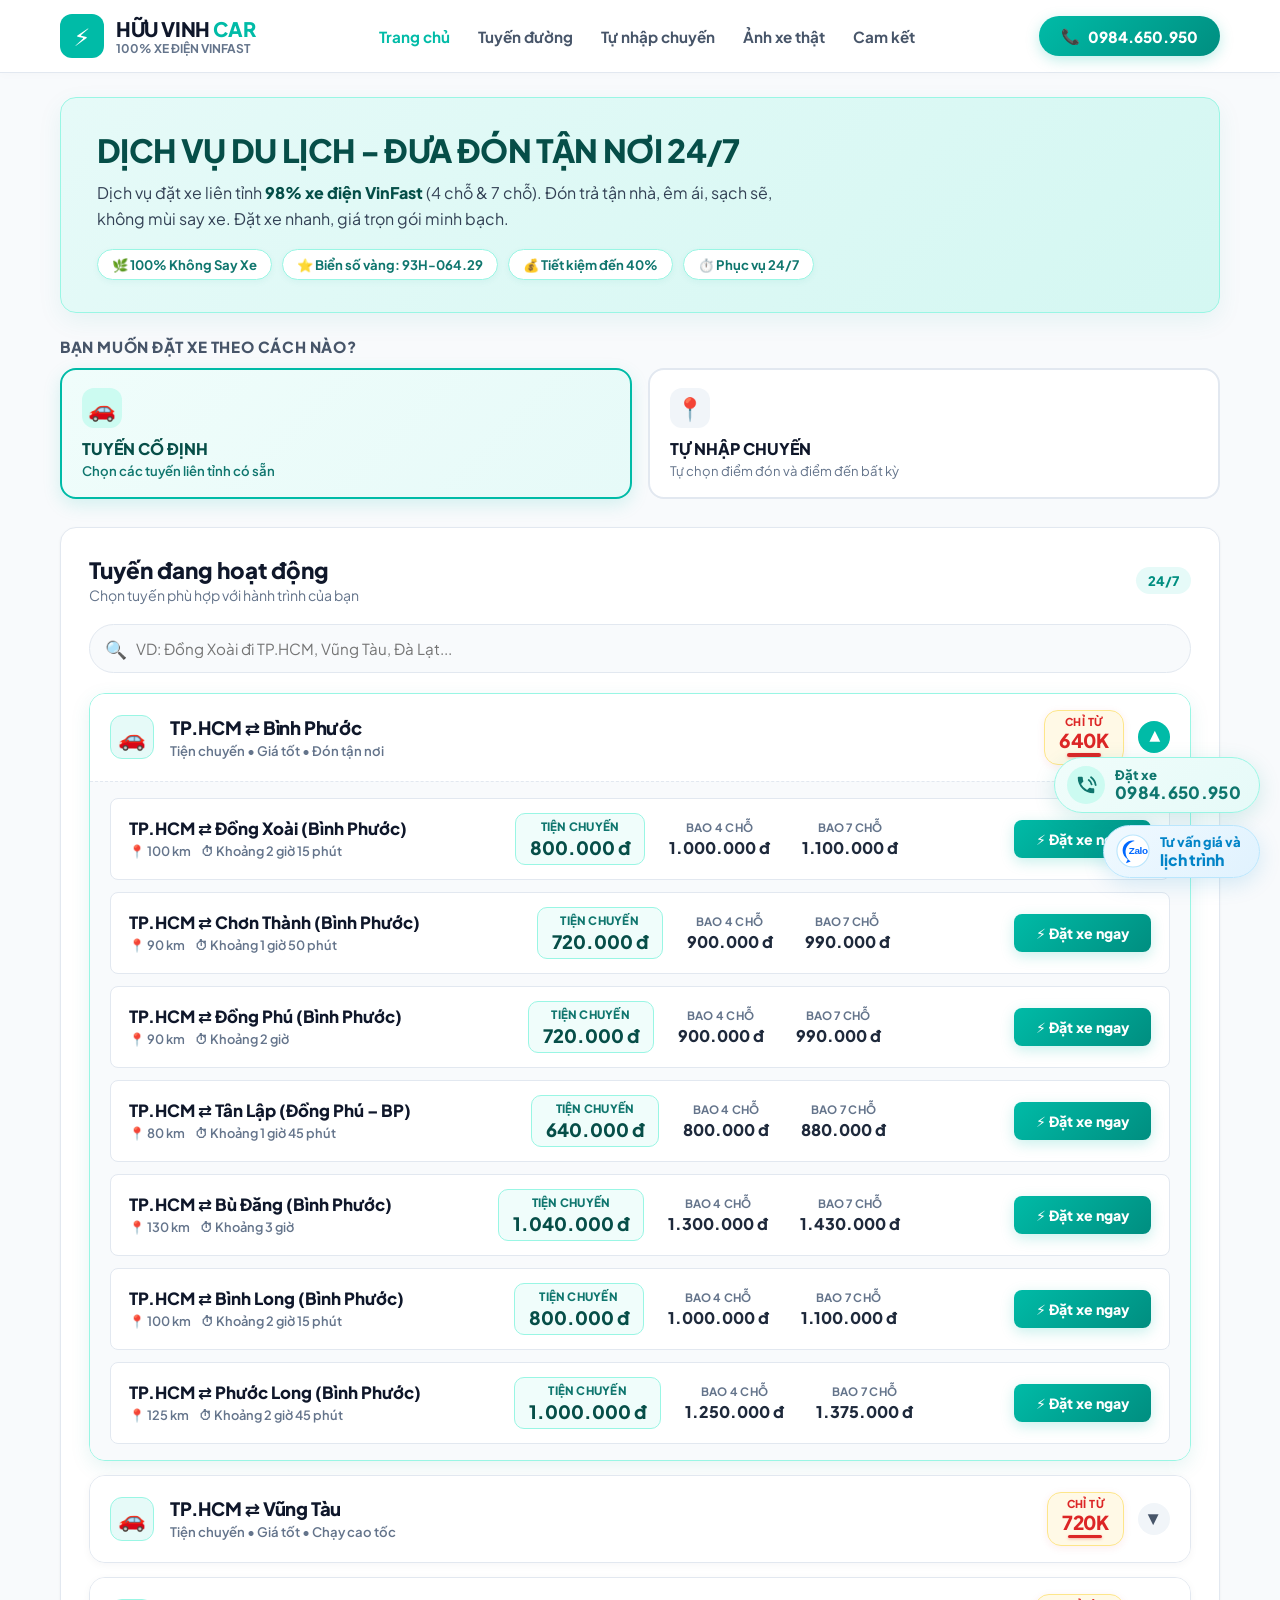
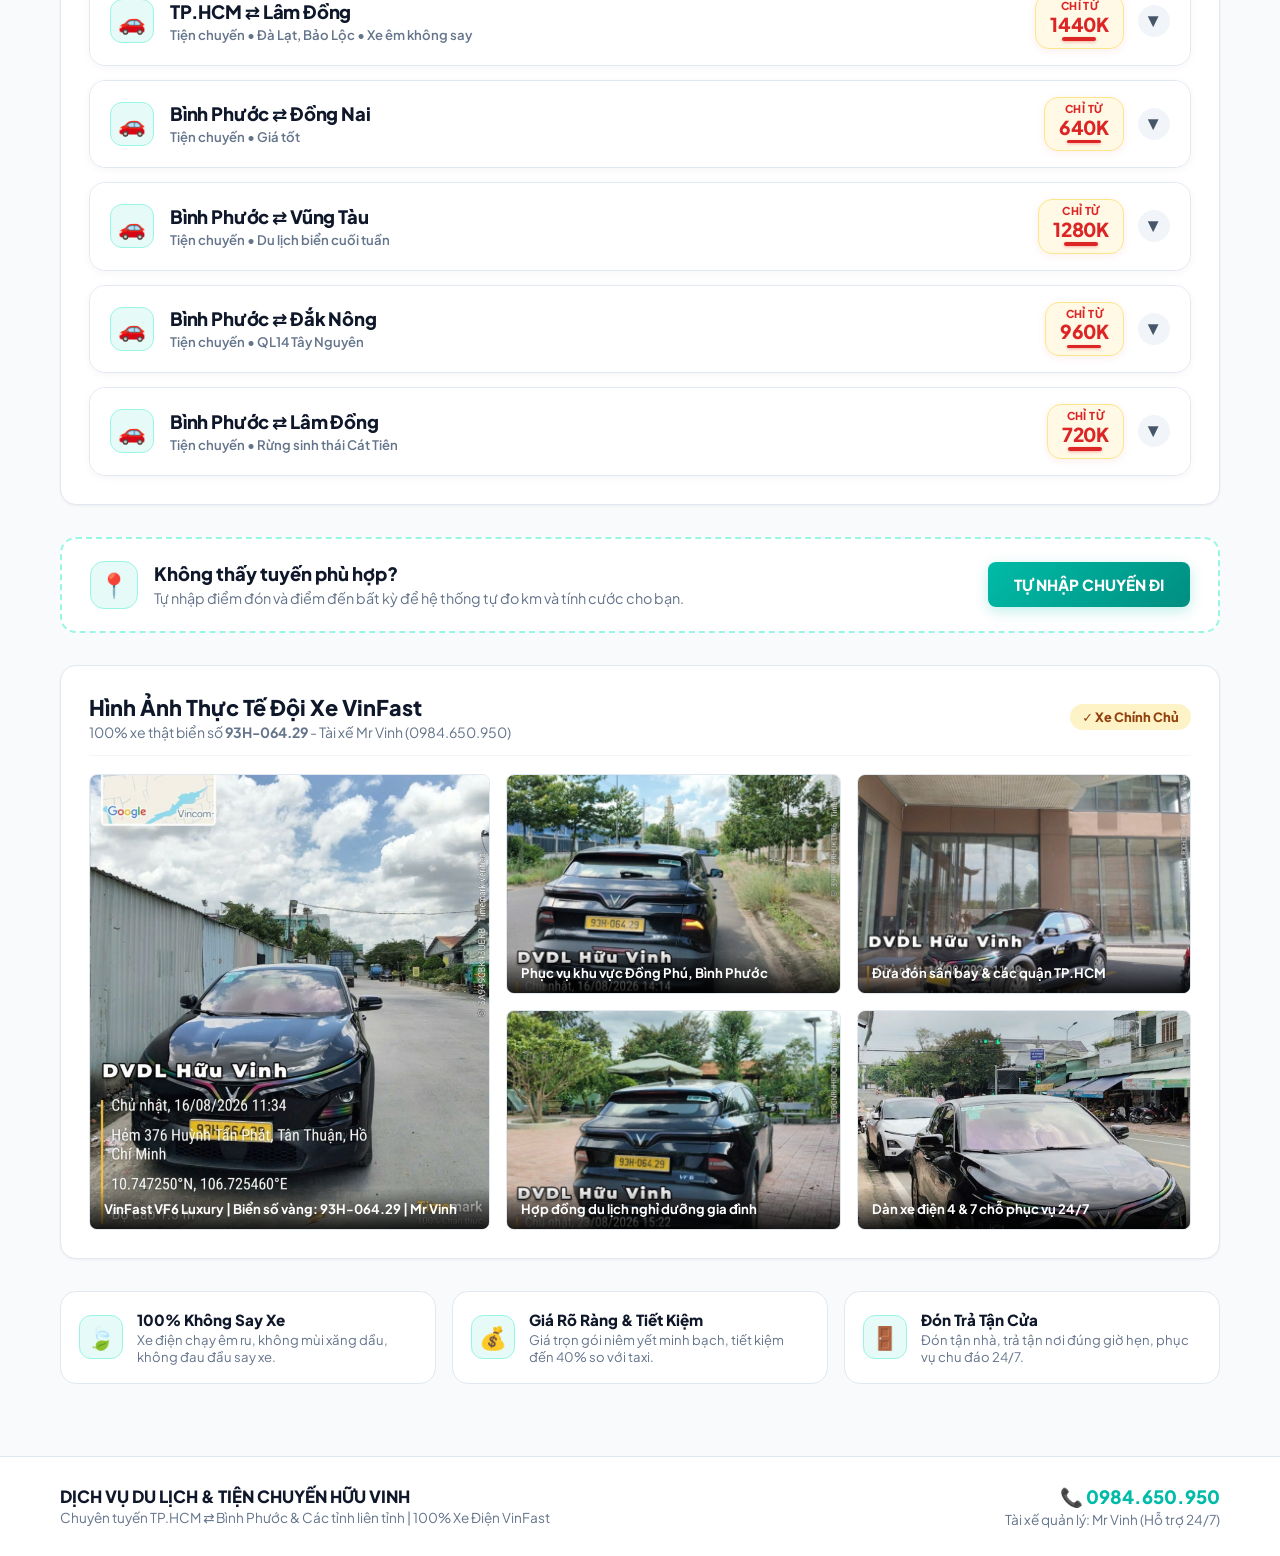
==== commit 92db47fc: "feat: dong bo mau xanh ngoc nhe va chu xanh dam sang trong chuan Green SM toan dien" ====
--- a/index.html
+++ b/index.html
@@ -20,7 +20,7 @@
   <meta property="og:image" content="assets/images/vinfast-1-huu-vinh.jpg" />
 
   <!-- Stylesheet -->
-  <link rel="stylesheet" href="assets/css/style.css?v=3.2" />
+  <link rel="stylesheet" href="assets/css/style.css?v=3.3" />
 
   <!-- Structured Data JSON-LD (SEO) -->
   <script type="application/ld+json">
@@ -295,13 +295,13 @@
       <div class="modal-inner-body">
         
         <!-- Tóm tắt cước phí -->
-        <div style="background: var(--primary-light); border: 1px solid var(--primary-border); border-radius: var(--radius-sm); padding: 12px; margin-bottom: 16px;">
-          <div style="font-size: 0.82rem; color: var(--primary-dark); font-weight: 700;" id="modalDistance">
+        <div style="background: #F0FDFB; border: 1.5px solid #99F6E4; border-radius: var(--radius-sm); padding: 12px; margin-bottom: 16px;">
+          <div style="font-size: 0.82rem; color: #0F766E; font-weight: 700;" id="modalDistance">
             Khoảng cách ước tính
           </div>
           <div style="display: flex; justify-content: space-between; font-size: 0.9rem; margin-top: 4px;">
-            <span>Vé Tiện chuyến:</span>
-            <strong style="color: var(--primary); font-size: 1.05rem;" id="modalPriceTienChuyen">0 đ</strong>
+            <span style="color: #0F766E; font-weight: 700;">Vé Tiện chuyến:</span>
+            <strong style="color: #064E48; font-size: 1.1rem; font-weight: 900;" id="modalPriceTienChuyen">0 đ</strong>
           </div>
           <div style="display: flex; justify-content: space-between; font-size: 0.85rem; color: var(--slate-600); margin-top: 2px;">
             <span>Bao xe 4 chỗ: <strong id="modalPrice4Seats" style="color: var(--slate-800);">0 đ</strong></span>
--- a/assets/css/style.css
+++ b/assets/css/style.css
@@ -8,14 +8,16 @@
 @import url('https://fonts.googleapis.com/css2?family=Plus+Jakarta+Sans:wght@400;500;600;700;800;900&display=swap');
 
 :root {
-  /* Tông màu chủ đạo xe điện VinFast tương tự TienChuyen24h */
-  --primary: #00AAA8;
-  --primary-dark: #008E90;
-  --primary-light: #EAF9F8;
-  --primary-border: #D8F1F0;
+  /* Tông màu xanh ngọc Green SM chuẩn hiện đại (Benchmark: greensm.com) */
+  --primary: #00BBA7;          /* Xanh Cyan Green SM chủ đạo */
+  --primary-dark: #008E80;     /* Xanh ngọc đậm */
+  --primary-deep: #064E48;     /* Chữ xanh ngọc đậm sang trọng, tương phản cao, siêu sắc nét */
+  --primary-light: #E6FAF8;    /* Nền xanh ngọc nhẹ mát mắt như icon đặt xe */
+  --primary-surface: #F0FDFB;  /* Nền thẻ / chip xanh ngọc siêu nhẹ */
+  --primary-border: #99F6E4;   /* Viền xanh ngọc nhẹ thanh thoát */
 
   /* Neutrals & Backgrounds sáng sủa đồng nhất */
-  --bg-page: #F4F8F8;
+  --bg-page: #F8FAFC;
   --bg-card: #FFFFFF;
   --slate-50: #F8FAFC;
   --slate-100: #F1F5F9;
@@ -166,19 +168,20 @@
   display: inline-flex;
   align-items: center;
   gap: 8px;
-  background: var(--primary);
+  background: linear-gradient(135deg, #00BBA7 0%, #008E80 100%);
   color: var(--white);
-  padding: 10px 20px;
+  padding: 10px 22px;
   border-radius: var(--radius-full);
   font-weight: 800;
   font-size: 0.95rem;
-  box-shadow: 0 4px 14px rgba(0, 170, 168, 0.25);
+  box-shadow: 0 4px 14px rgba(0, 187, 167, 0.25);
   transition: var(--transition);
 }
 
 .header-cta-btn:hover {
-  background: var(--primary-dark);
+  background: linear-gradient(135deg, #008E80 0%, #064E48 100%);
   transform: translateY(-1px);
+  box-shadow: 0 6px 18px rgba(0, 187, 167, 0.35);
 }
 
 /* ==========================================================================
@@ -192,11 +195,12 @@
 }
 
 .hero-banner-card {
-  background: linear-gradient(135deg, #00AAA8 0%, #008583 100%);
+  background: linear-gradient(135deg, #E6FAF8 0%, #D4F7F2 100%);
+  border: 1.5px solid #99F6E4;
   border-radius: var(--radius-md);
   padding: 32px 36px;
-  color: var(--white);
-  box-shadow: 0 10px 30px rgba(0, 170, 168, 0.18);
+  color: var(--slate-800);
+  box-shadow: 0 8px 24px rgba(13, 148, 136, 0.08);
   margin-bottom: 24px;
 }
 
@@ -206,16 +210,22 @@
   line-height: 1.25;
   margin-bottom: 10px;
   letter-spacing: -0.02em;
+  color: #064E48; /* Xanh ngọc đậm sang trọng chuẩn Green SM, tương phản cao, siêu sắc nét */
 }
 
 .hero-banner-content p {
   font-size: 1rem;
-  opacity: 0.95;
+  color: #334155;
   line-height: 1.6;
   max-width: 680px;
   margin-bottom: 18px;
 }
 
+.hero-banner-content p strong {
+  color: #044E48;
+  font-weight: 800;
+}
+
 .hero-badges-row {
   display: flex;
   flex-wrap: wrap;
@@ -223,16 +233,17 @@
 }
 
 .hero-pill-badge {
-  background: rgba(255, 255, 255, 0.2);
-  backdrop-filter: blur(10px);
-  border: 1px solid rgba(255, 255, 255, 0.3);
-  padding: 5px 14px;
+  background: #FFFFFF;
+  border: 1px solid #99F6E4;
+  color: #0F766E;
+  padding: 6px 14px;
   border-radius: var(--radius-full);
   font-size: 0.82rem;
   font-weight: 700;
   display: inline-flex;
   align-items: center;
   gap: 6px;
+  box-shadow: 0 2px 6px rgba(13, 148, 136, 0.06);
 }
 
 /* ==========================================================================
@@ -268,15 +279,15 @@
 }
 
 .mode-btn:hover {
-  border-color: var(--primary);
-  box-shadow: var(--shadow-md);
+  border-color: #00BBA7;
+  box-shadow: 0 4px 14px rgba(0, 187, 167, 0.1);
 }
 
 .mode-btn.active {
-  background: var(--primary);
-  border-color: var(--primary);
-  color: var(--white);
-  box-shadow: 0 8px 20px rgba(0, 170, 168, 0.25);
+  background: linear-gradient(135deg, #F0FDFB 0%, #E6FAF8 100%);
+  border: 2px solid #00BBA7;
+  color: #064E48;
+  box-shadow: 0 6px 18px rgba(0, 187, 167, 0.15);
 }
 
 .mode-btn-icon {
@@ -291,29 +302,28 @@
 }
 
 .mode-btn.active .mode-btn-icon {
-  background: rgba(255, 255, 255, 0.2);
+  background: #CCFBF1;
 }
 
 .mode-btn:not(.active) .mode-btn-icon {
-  background: var(--primary-light);
+  background: #F1F5F9;
 }
 
 .mode-btn-title {
   font-size: 1rem;
   font-weight: 900;
   margin-bottom: 3px;
+  color: #064E48;
 }
 
 .mode-btn-desc {
   font-size: 0.82rem;
+  color: var(--slate-500);
 }
 
 .mode-btn.active .mode-btn-desc {
-  color: rgba(255, 255, 255, 0.88);
-}
-
-.mode-btn:not(.active) .mode-btn-desc {
-  color: var(--slate-500);
+  color: #0F766E;
+  font-weight: 600;
 }
 
 /* ==========================================================================
@@ -404,16 +414,17 @@
   background: var(--white);
   overflow: hidden;
   transition: var(--transition);
+  box-shadow: 0 2px 8px rgba(15, 23, 42, 0.04);
 }
 
 .cluster-item:hover {
-  border-color: var(--primary);
-  box-shadow: var(--shadow-md);
+  border-color: #99F6E4;
+  box-shadow: 0 4px 16px rgba(13, 148, 136, 0.08);
 }
 
 .cluster-item.open {
-  border-color: var(--primary);
-  box-shadow: 0 6px 20px rgba(0, 170, 168, 0.1);
+  border-color: #99F6E4;
+  box-shadow: 0 6px 20px rgba(13, 148, 136, 0.1);
 }
 
 /* Thanh Header Nằm Ngang của Mỗi Cụm Tuyến (Đúng Y Hệt TienChuyen24h) */
@@ -441,7 +452,8 @@
 .cluster-car-icon {
   width: 44px;
   height: 44px;
-  background: var(--primary-light);
+  background: #E6FAF8;
+  border: 1px solid #99F6E4;
   border-radius: 12px;
   display: flex;
   align-items: center;
@@ -565,8 +577,9 @@
 }
 
 .subroute-horizontal-card:hover {
-  border-color: var(--primary);
-  box-shadow: 0 4px 12px rgba(0, 0, 0, 0.04);
+  border-color: #99F6E4;
+  box-shadow: 0 4px 16px rgba(13, 148, 136, 0.08);
+  background: #FCFDFD;
 }
 
 .subroute-dest-info h5 {
@@ -588,47 +601,68 @@
 .subroute-prices-row {
   display: flex;
   align-items: center;
-  gap: 20px;
+  gap: 16px;
 }
 
 .subroute-price-box {
   text-align: center;
+  padding: 4px 8px;
 }
 
 .subroute-price-box .price-title {
   font-size: 0.72rem;
-  color: var(--slate-500);
+  color: #64748B;
   font-weight: 700;
   display: block;
   text-transform: uppercase;
+  letter-spacing: 0.02em;
+  margin-bottom: 2px;
 }
 
 .subroute-price-box .price-number {
   font-size: 1rem;
   font-weight: 800;
-  color: var(--slate-800);
+  color: #1E293B;
+}
+
+/* Cột Tiện Chuyến Nổi Bật - Chữ Xanh Ngọc Đậm Sang Trọng, Cực Kỳ Sắc Nét Dễ Đọc (Chuẩn Green SM) */
+.subroute-price-box.highlight-tc {
+  background: #F0FDFB;
+  border: 1.5px solid #99F6E4;
+  border-radius: 10px;
+  padding: 5px 14px;
+}
+
+.subroute-price-box.highlight-tc .price-title {
+  color: #0F766E;
+  font-weight: 800;
+  font-size: 0.72rem;
 }
 
 .subroute-price-box.highlight-tc .price-number {
-  color: var(--primary);
+  color: #064E48; /* Xanh ngọc đậm sang trọng chuẩn Green SM, tương phản 8:1 siêu sắc nét trên nền sáng */
   font-size: 1.15rem;
   font-weight: 900;
 }
 
 .btn-book-subroute {
-  padding: 10px 20px;
-  background: var(--primary);
+  padding: 10px 22px;
+  background: linear-gradient(135deg, #00BBA7 0%, #008E80 100%);
   color: var(--white);
   border-radius: var(--radius-sm);
   font-weight: 800;
   font-size: 0.88rem;
   white-space: nowrap;
   transition: var(--transition);
+  border: none;
+  cursor: pointer;
+  box-shadow: 0 4px 14px rgba(0, 187, 167, 0.22);
 }
 
 .btn-book-subroute:hover {
-  background: var(--primary-dark);
+  background: linear-gradient(135deg, #008E80 0%, #064E48 100%);
   transform: translateY(-1px);
+  box-shadow: 0 6px 18px rgba(0, 187, 167, 0.32);
 }
 
 /* ==========================================================================
@@ -655,8 +689,9 @@
 .prompt-icon {
   width: 48px;
   height: 48px;
-  background: var(--primary-light);
-  color: var(--primary);
+  background: #E6FAF8;
+  color: #0F766E;
+  border: 1px solid #99F6E4;
   border-radius: 14px;
   display: flex;
   align-items: center;
@@ -678,7 +713,7 @@
 }
 
 .btn-prompt-custom {
-  background: var(--primary);
+  background: linear-gradient(135deg, #00BBA7 0%, #008E80 100%);
   color: var(--white);
   font-weight: 800;
   font-size: 0.95rem;
@@ -686,11 +721,11 @@
   border-radius: var(--radius-sm);
   white-space: nowrap;
   transition: var(--transition);
-  box-shadow: 0 4px 14px rgba(0, 170, 168, 0.2);
+  box-shadow: 0 4px 14px rgba(0, 187, 167, 0.25);
 }
 
 .btn-prompt-custom:hover {
-  background: var(--primary-dark);
+  background: linear-gradient(135deg, #008E80 0%, #064E48 100%);
   transform: translateY(-1px);
 }
 
@@ -797,8 +832,9 @@
   width: 44px;
   height: 44px;
   border-radius: 12px;
-  background: var(--primary-light);
-  color: var(--primary);
+  background: #E6FAF8;
+  color: #0F766E;
+  border: 1px solid #99F6E4;
   display: flex;
   align-items: center;
   justify-content: center;
@@ -1100,25 +1136,29 @@
 }
 
 .toggle-pill input:checked + label {
-  background: var(--primary-light);
-  border-color: var(--primary);
-  color: var(--primary-dark);
+  background: #F0FDFB;
+  border-color: #00BBA7;
+  color: #064E48;
+  font-weight: 800;
 }
 
 .btn-modal-submit {
   width: 100%;
   padding: 14px;
-  background: var(--primary);
+  background: linear-gradient(135deg, #00BBA7 0%, #008E80 100%);
   color: var(--white);
   border-radius: var(--radius-sm);
   font-weight: 800;
   font-size: 1rem;
   margin-top: 10px;
   transition: var(--transition);
+  box-shadow: 0 4px 14px rgba(0, 187, 167, 0.25);
+  border: none;
+  cursor: pointer;
 }
 
 .btn-modal-submit:hover {
-  background: var(--primary-dark);
+  background: linear-gradient(135deg, #008E80 0%, #064E48 100%);
 }
 
 /* ==========================================================================
@@ -1680,7 +1720,7 @@
 .btn-confirm-location {
   width: 100%;
   padding: 14px;
-  background: var(--primary);
+  background: linear-gradient(135deg, #00BBA7 0%, #008E80 100%);
   color: #FFFFFF;
   border: none;
   border-radius: var(--radius-sm);
@@ -1690,12 +1730,13 @@
   cursor: pointer;
   letter-spacing: 0.04em;
   transition: var(--transition);
-  box-shadow: 0 4px 14px rgba(13, 148, 136, 0.3);
+  box-shadow: 0 4px 14px rgba(0, 187, 167, 0.25);
 }
 
 .btn-confirm-location:hover {
-  background: var(--primary-dark);
+  background: linear-gradient(135deg, #008E80 0%, #064E48 100%);
   transform: translateY(-1px);
+  box-shadow: 0 6px 18px rgba(0, 187, 167, 0.35);
 }
 
 @media (max-width: 640px) {
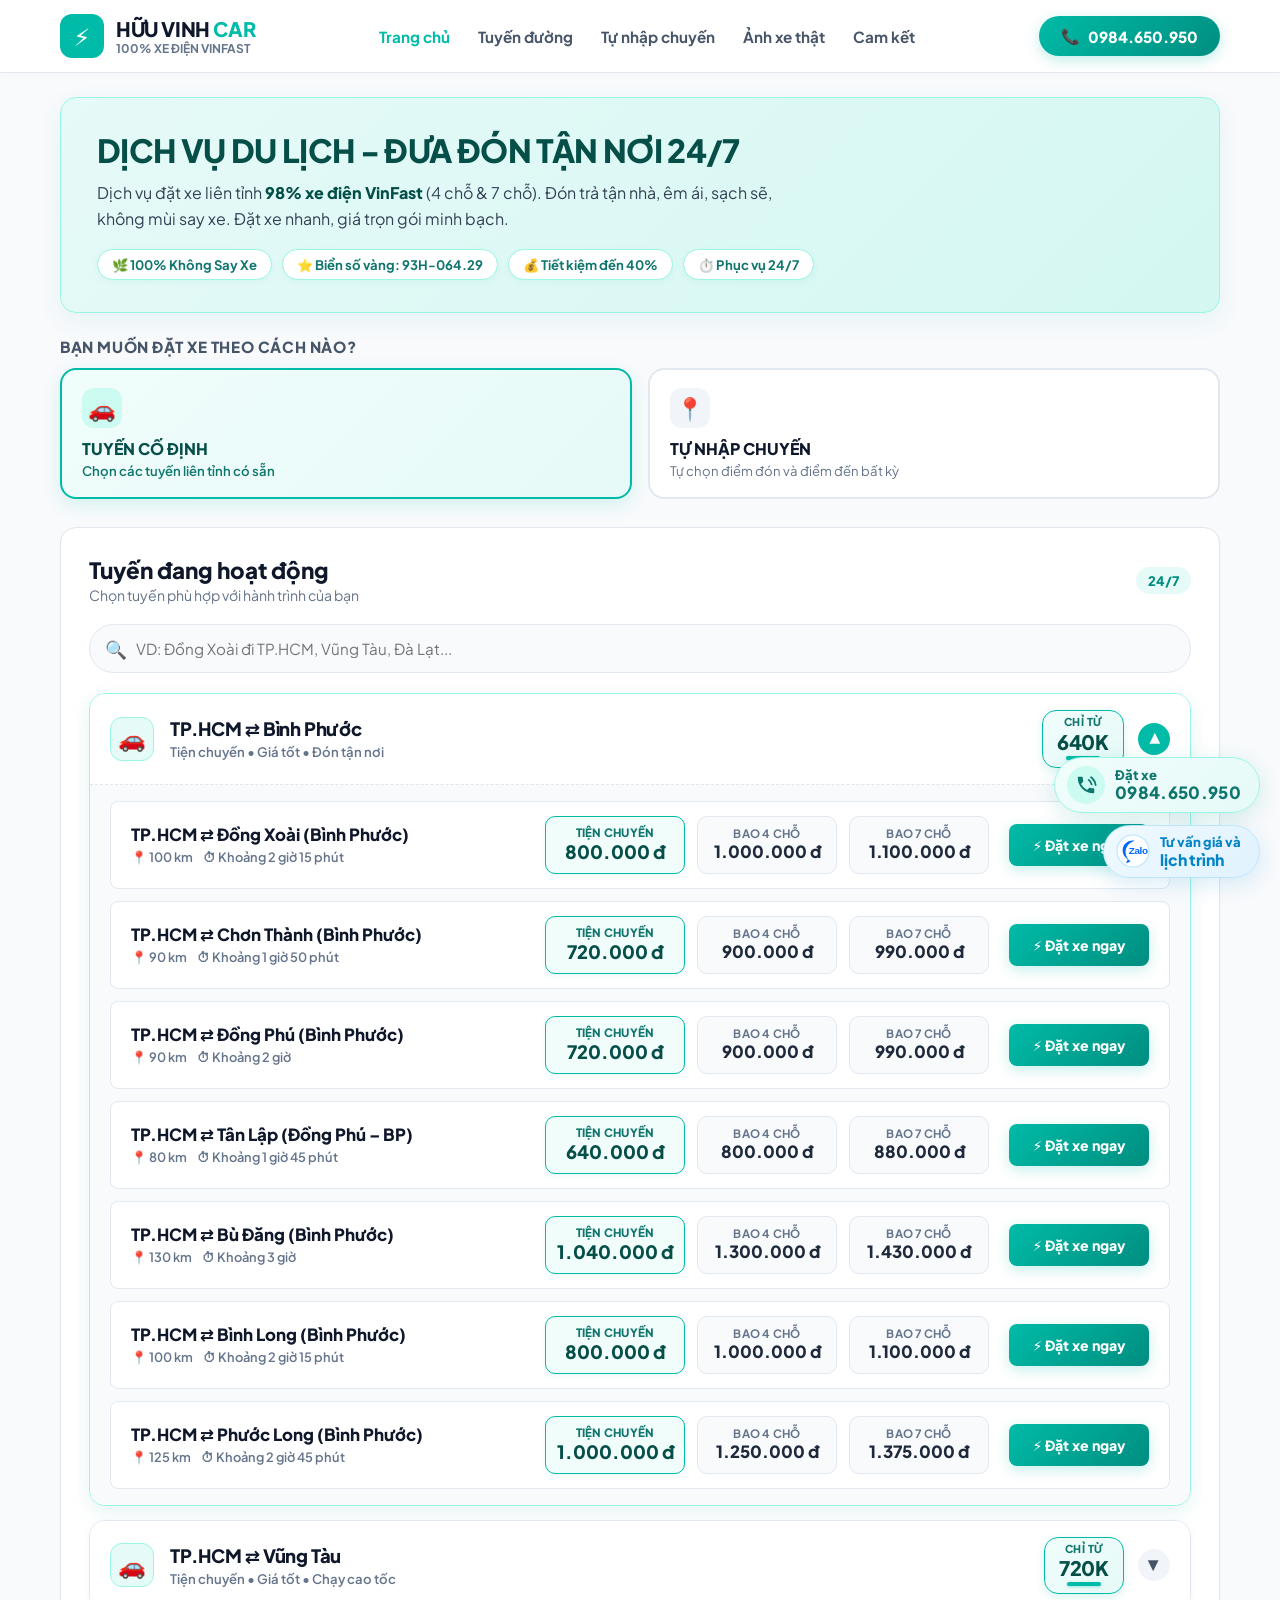
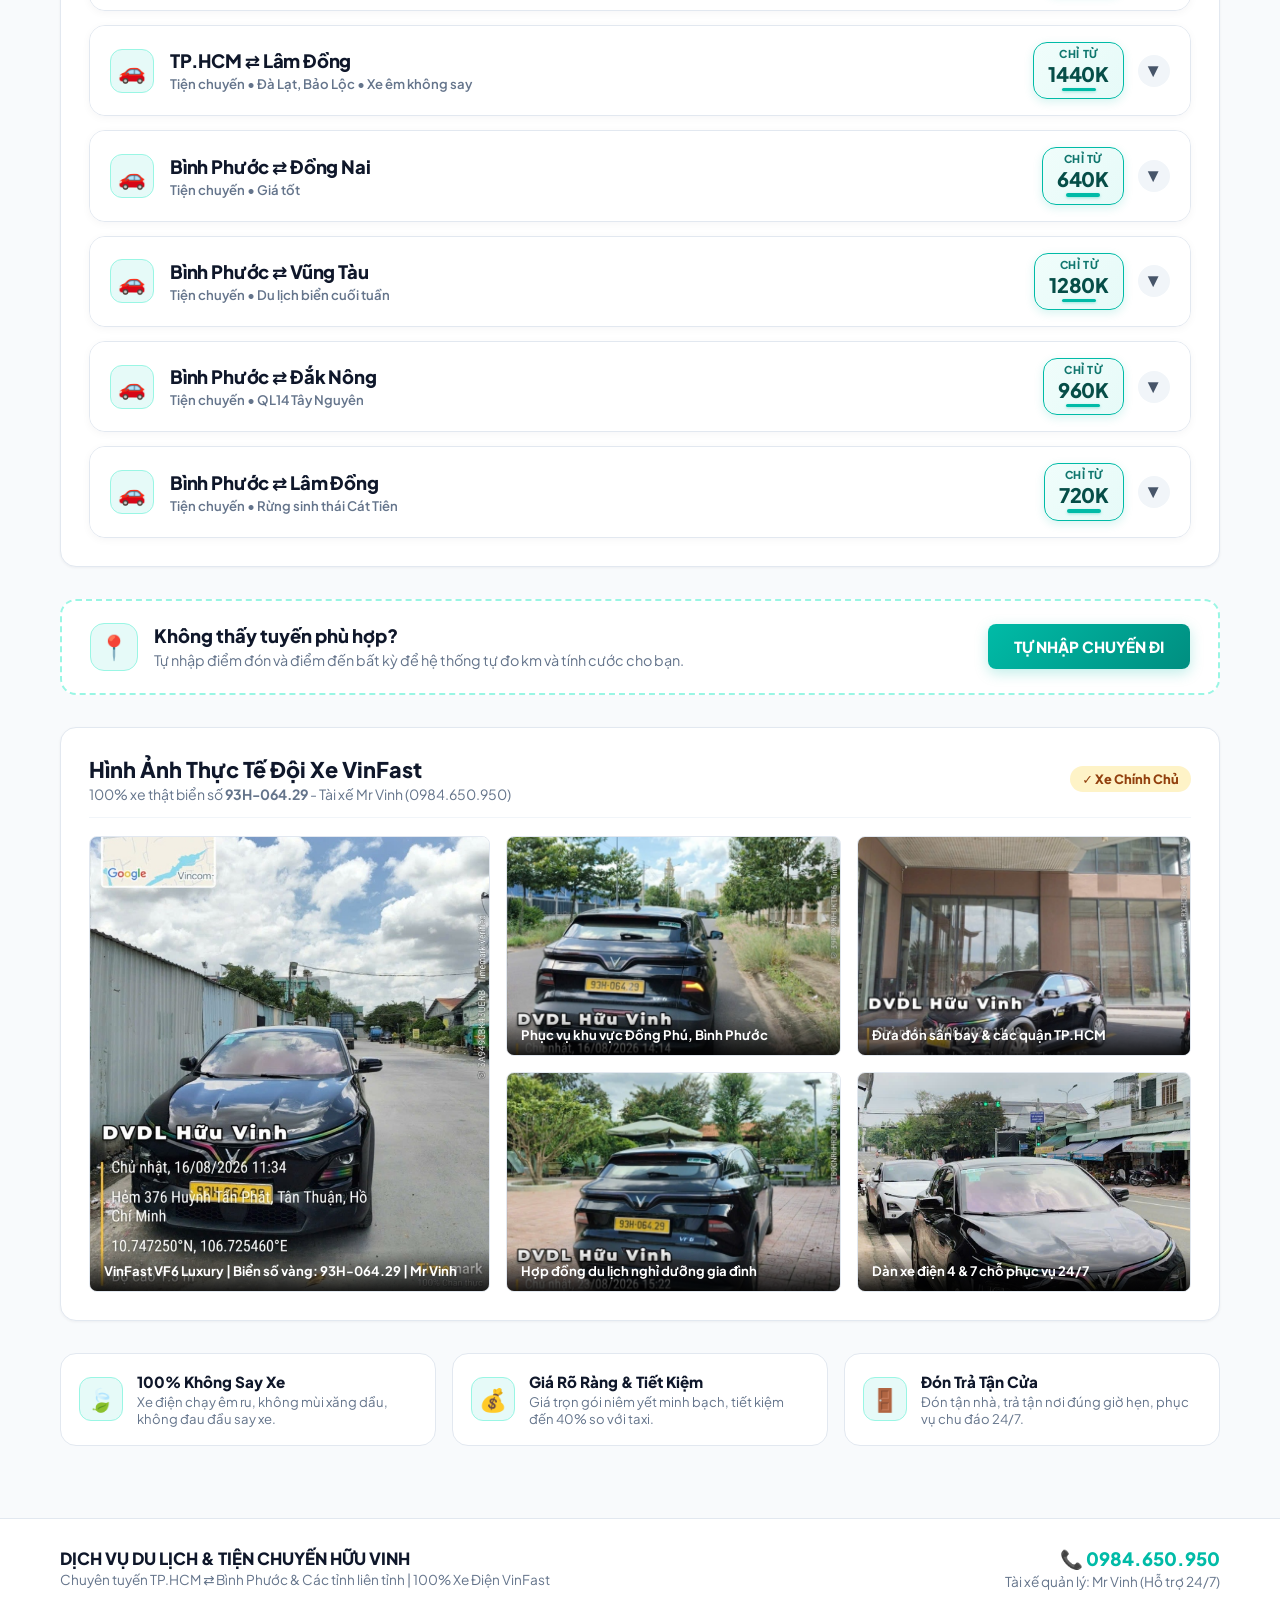
==== commit 46b74e18: "fix: can chinh 3 cot gia bang nhau thang hang doc va doi badge chi tu sang tong Green SM dong bo" ====
--- a/index.html
+++ b/index.html
@@ -20,7 +20,7 @@
   <meta property="og:image" content="assets/images/vinfast-1-huu-vinh.jpg" />
 
   <!-- Stylesheet -->
-  <link rel="stylesheet" href="assets/css/style.css?v=3.3" />
+  <link rel="stylesheet" href="assets/css/style.css?v=3.4" />
 
   <!-- Structured Data JSON-LD (SEO) -->
   <script type="application/ld+json">
--- a/assets/css/style.css
+++ b/assets/css/style.css
@@ -482,50 +482,56 @@
   gap: 14px;
 }
 
-/* Badge Màu Vàng Nổi Bật: "CHỈ TỪ 550K" Có Nét Nền Đỏ Dưới Số Chuẩn TienChuyen24h */
+/* Badge Nổi Bật Chuẩn Green SM: Thay thế màu cam cũ, cực kỳ nổi bật, đồng bộ 100% và không rối mắt */
 .price-chip-yellow {
-  background: #FFF9E6;
-  border: 1.5px solid #FDE68A;
+  background: linear-gradient(135deg, #F0FDFB 0%, #E6FAF8 100%);
+  border: 1.5px solid #00BBA7;
   padding: 6px 14px 7px 14px;
   border-radius: 14px;
   text-align: center;
-  box-shadow: 0 2px 8px rgba(220, 38, 38, 0.08);
+  box-shadow: 0 3px 10px rgba(0, 187, 167, 0.16);
   display: inline-flex;
   flex-direction: column;
   align-items: center;
   justify-content: center;
-  min-width: 70px;
+  min-width: 78px;
+  transition: var(--transition);
+}
+
+.cluster-item:hover .price-chip-yellow {
+  box-shadow: 0 4px 14px rgba(0, 187, 167, 0.25);
+  transform: translateY(-1px);
 }
 
 .chip-label {
   display: block;
   font-size: 0.68rem;
-  font-weight: 900;
-  color: #DC2626; /* Chữ CHỈ TỪ màu đỏ nổi bật */
+  font-weight: 800;
+  color: #0F766E; /* Chữ CHỈ TỪ xanh ngọc đậm thanh lịch */
   line-height: 1;
   text-transform: uppercase;
-  margin-bottom: 2px;
-  letter-spacing: 0.04em;
+  margin-bottom: 3px;
+  letter-spacing: 0.05em;
 }
 
 .chip-price {
-  font-size: 1.2rem;
+  font-size: 1.25rem;
   font-weight: 900;
-  color: #DC2626; /* Số tiền màu đỏ nổi bật */
+  color: #064E48; /* Số tiền màu xanh ngọc đậm cực kỳ sắc nét và nổi bật */
   line-height: 1.1;
   display: inline-block;
   letter-spacing: -0.01em;
 }
 
-/* Nét gạch nền đỏ uốn cong nổi bật bên dưới số chuẩn 100% như TienChuyen24h */
+/* Nét gạch cyan thương hiệu bên dưới số */
 .chip-red-bar {
   display: block;
   width: 34px;
   height: 3.5px;
-  background: #DC2626; /* Nền đỏ dưới số */
+  background: #00BBA7; /* Nét cyan Green SM nổi bật đồng bộ */
   border-radius: 9999px;
-  margin-top: 2px;
-  box-shadow: 0 1px 3px rgba(220, 38, 38, 0.35);
+  margin-top: 3px;
+  box-shadow: 0 1px 3px rgba(0, 187, 167, 0.35);
 }
 
 /* Nút Chevron Mũi Tên Đóng/Mở */
@@ -562,17 +568,16 @@
   gap: 12px;
 }
 
-/* Dòng từng tuyến con nằm ngang */
+/* Dòng từng tuyến con nằm ngang - Cố định các cột thẳng tắp theo hàng dọc */
 .subroute-horizontal-card {
   background: var(--white);
   border: 1px solid var(--slate-200);
   border-radius: var(--radius-sm);
-  padding: 14px 18px;
-  display: flex;
-  align-items: center;
-  justify-content: space-between;
-  flex-wrap: wrap;
-  gap: 14px;
+  padding: 14px 20px;
+  display: grid;
+  grid-template-columns: minmax(200px, 1fr) auto 140px;
+  align-items: center;
+  gap: 20px;
   transition: var(--transition);
 }
 
@@ -580,6 +585,10 @@
   border-color: #99F6E4;
   box-shadow: 0 4px 16px rgba(13, 148, 136, 0.08);
   background: #FCFDFD;
+}
+
+.subroute-dest-info {
+  min-width: 0;
 }
 
 .subroute-dest-info h5 {
@@ -597,16 +606,29 @@
   gap: 10px;
 }
 
-/* Bảng 3 mức giá nằm ngang */
+/* Bảng 3 mức giá nằm ngang - 3 ô kích thước bằng nhau 100% và thẳng tắp hàng dọc */
 .subroute-prices-row {
-  display: flex;
-  align-items: center;
-  gap: 16px;
-}
-
+  display: grid;
+  grid-template-columns: 140px 140px 140px;
+  gap: 12px;
+  align-items: center;
+}
+
+/* Cả 3 ô giá đều đóng khung card bằng nhau chuẩn chỉ */
 .subroute-price-box {
   text-align: center;
-  padding: 4px 8px;
+  width: 140px;
+  height: 58px;
+  padding: 6px 8px;
+  border-radius: 10px;
+  background: #F8FAFC;
+  border: 1px solid #E2E8F0;
+  display: flex;
+  flex-direction: column;
+  align-items: center;
+  justify-content: center;
+  box-sizing: border-box;
+  transition: var(--transition);
 }
 
 .subroute-price-box .price-title {
@@ -617,26 +639,26 @@
   text-transform: uppercase;
   letter-spacing: 0.02em;
   margin-bottom: 2px;
+  line-height: 1.2;
 }
 
 .subroute-price-box .price-number {
-  font-size: 1rem;
+  font-size: 1.05rem;
   font-weight: 800;
   color: #1E293B;
-}
-
-/* Cột Tiện Chuyến Nổi Bật - Chữ Xanh Ngọc Đậm Sang Trọng, Cực Kỳ Sắc Nét Dễ Đọc (Chuẩn Green SM) */
+  line-height: 1.2;
+}
+
+/* Ô Tiện Chuyến Nổi Bật (Cùng kích cỡ 140px x 58px, viền cyan và nền ngọc nhẹ) */
 .subroute-price-box.highlight-tc {
   background: #F0FDFB;
-  border: 1.5px solid #99F6E4;
-  border-radius: 10px;
-  padding: 5px 14px;
+  border: 1.5px solid #00BBA7;
+  box-shadow: 0 2px 6px rgba(0, 187, 167, 0.08);
 }
 
 .subroute-price-box.highlight-tc .price-title {
   color: #0F766E;
   font-weight: 800;
-  font-size: 0.72rem;
 }
 
 .subroute-price-box.highlight-tc .price-number {
@@ -645,8 +667,10 @@
   font-weight: 900;
 }
 
+/* Nút Đặt xe ngay cố định kích thước 140px thẳng hàng */
 .btn-book-subroute {
-  padding: 10px 22px;
+  width: 140px;
+  padding: 12px 14px;
   background: linear-gradient(135deg, #00BBA7 0%, #008E80 100%);
   color: var(--white);
   border-radius: var(--radius-sm);
@@ -657,6 +681,11 @@
   border: none;
   cursor: pointer;
   box-shadow: 0 4px 14px rgba(0, 187, 167, 0.22);
+  text-align: center;
+  display: inline-flex;
+  align-items: center;
+  justify-content: center;
+  box-sizing: border-box;
 }
 
 .btn-book-subroute:hover {
@@ -1235,15 +1264,36 @@
 /* ==========================================================================
    MOBILE RESPONSIVE (TRÀN VIỀN 100%, KHÔNG LỆCH)
    ========================================================================== */
-@media (max-width: 900px) {
+@media (max-width: 960px) {
   .subroute-horizontal-card {
+    display: flex;
     flex-direction: column;
     align-items: stretch;
+    gap: 12px;
+    padding: 14px;
+  }
+
+  .subroute-dest-info h5 {
+    white-space: normal;
   }
 
   .subroute-prices-row {
-    justify-content: space-between;
+    display: grid;
+    grid-template-columns: repeat(3, 1fr);
     gap: 8px;
+    width: 100%;
+  }
+
+  .subroute-price-box {
+    width: 100%;
+    min-width: 0;
+    height: auto;
+    padding: 8px 4px;
+  }
+
+  .btn-book-subroute {
+    width: 100%;
+    padding: 11px;
   }
 
   .fleet-gallery-grid {
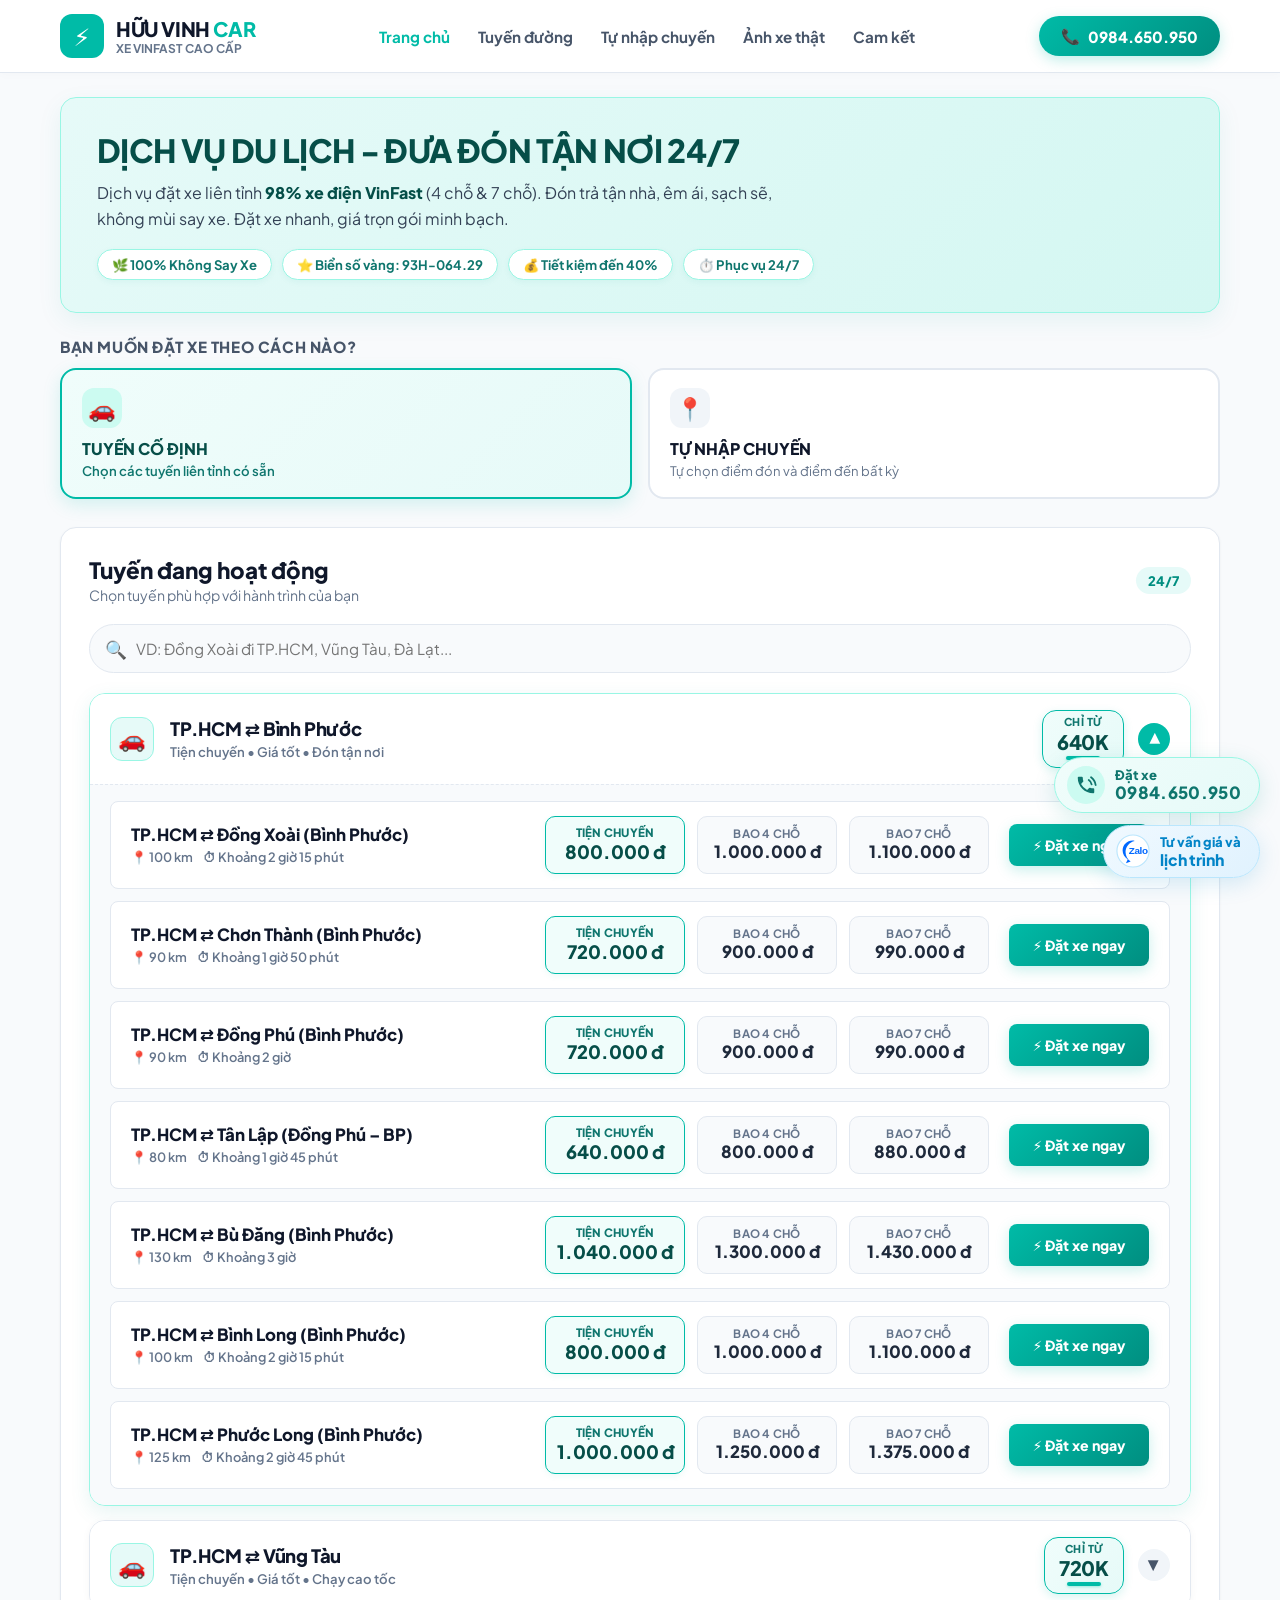
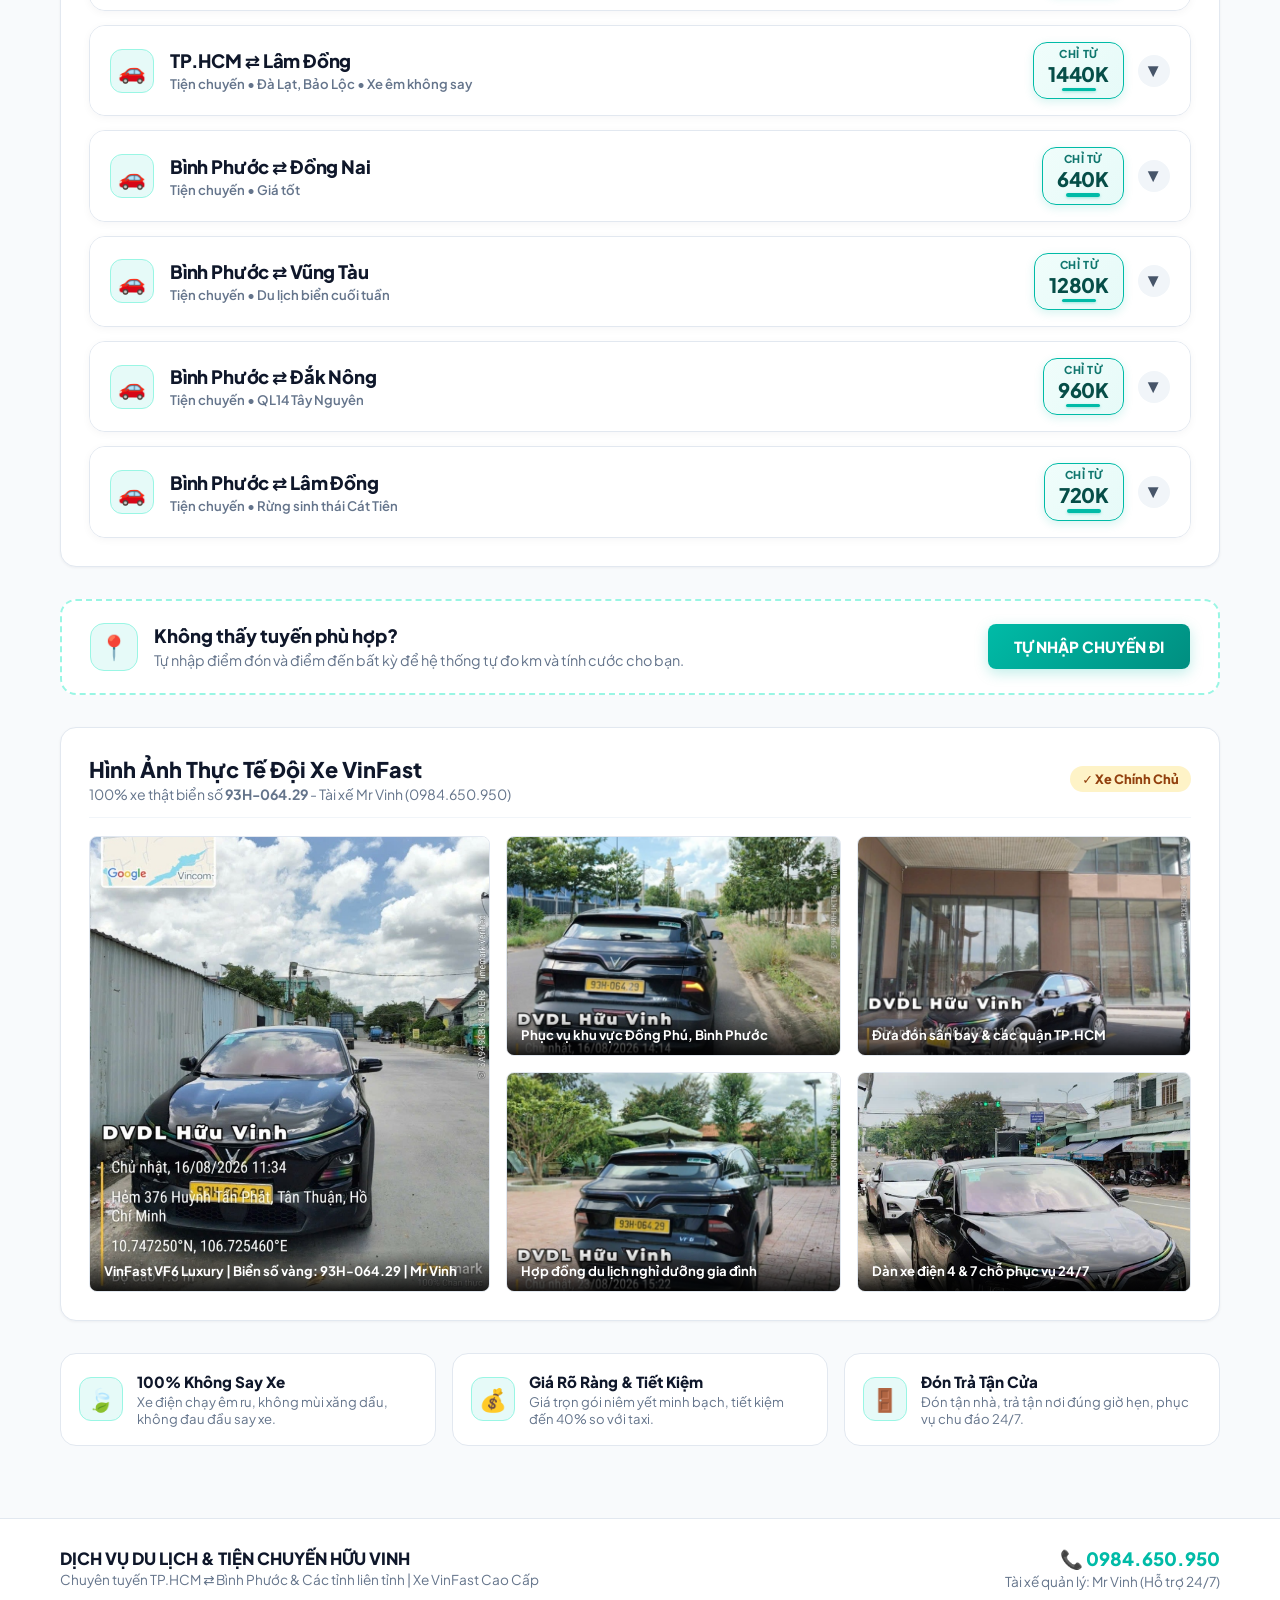
==== commit ca0a1053: "fix: doi 100% Xe Dien Vinfast thanh Xe Vinfast Cao Cap dong bo toan bo website" ====
--- a/index.html
+++ b/index.html
@@ -63,7 +63,7 @@
         <div class="brand-badge-icon">⚡</div>
         <div class="brand-info">
           <h1>HỮU VINH <span>CAR</span></h1>
-          <p>100% Xe Điện VinFast</p>
+          <p>Xe VinFast Cao Cấp</p>
         </div>
       </a>
 
@@ -243,7 +243,7 @@
     <div class="footer-content">
       <div class="footer-brand-text">
         <h4>DỊCH VỤ DU LỊCH & TIỆN CHUYẾN HỮU VINH</h4>
-        <p>Chuyên tuyến TP.HCM ⇄ Bình Phước & Các tỉnh liên tỉnh | 100% Xe Điện VinFast</p>
+        <p>Chuyên tuyến TP.HCM ⇄ Bình Phước & Các tỉnh liên tỉnh | Xe VinFast Cao Cấp</p>
       </div>
       <div class="footer-contact-block">
         <div class="footer-hotline">📞 0984.650.950</div>
